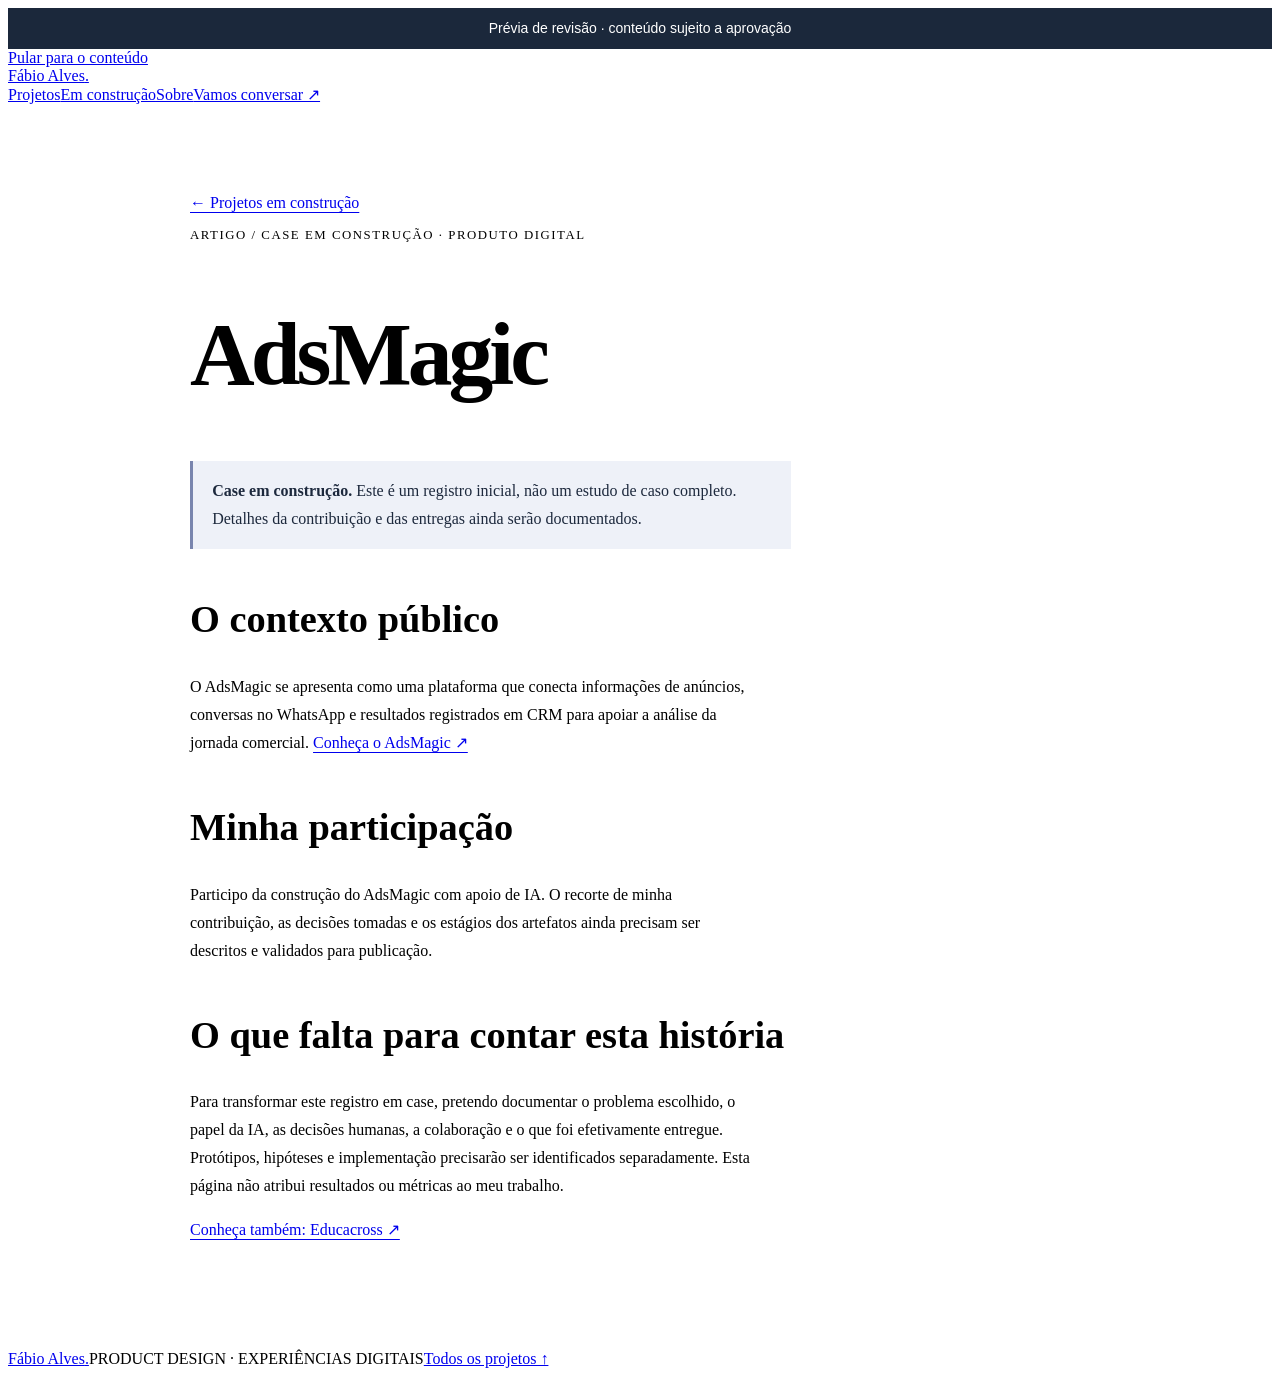
==== adsmagic.html @ bc8497fc "Add draft portfolio case articles Co-authored-by: OpenBot <335604065+openbotgit[bot]@users.noreply.g" ====
<!doctype html>
<html lang="pt-BR"><head><meta charset="utf-8"><meta name="viewport" content="width=device-width,initial-scale=1"><meta name="robots" content="noindex,nofollow"><meta name="description" content="AdsMagic: apresentação inicial de um case de produto em construção."><title>AdsMagic — Fábio Alves</title><link rel="stylesheet" href="https://fabioaap.vercel.app/style.css?v=20261117-menu-fixo3"><link rel="stylesheet" href="https://fabioaap.vercel.app/typography.css?v=2"><link rel="stylesheet" href="https://fabioaap.vercel.app/editorial.css?v=1"><link rel="stylesheet" href="https://fabioaap.vercel.app/colors.css?v=7"><style>.article-main{max-width:900px;margin:0 auto;padding:clamp(3rem,7vw,7rem) 24px}.article-main h1{font-size:clamp(3rem,7vw,6rem);line-height:1.05;letter-spacing:-.045em}.article-main h2{font-size:clamp(1.6rem,3vw,2.5rem);margin-top:3rem}.article-main p{max-width:70ch;line-height:1.75}.article-label{font-size:.8rem;letter-spacing:.12em;text-transform:uppercase}.article-status{padding:1rem 1.2rem;border-left:3px solid #7985ae;background:#eef1f8;color:#1d293d}.article-main a{text-underline-offset:4px}</style></head>
<body><div role="note" style="background:#1b283b;color:#fff;padding:10px 16px;text-align:center;font:14px/1.5 sans-serif">Prévia de revisão · conteúdo sujeito a aprovação</div><a class="skip" href="#conteudo">Pular para o conteúdo</a><header class="header"><div class="wrap nav"><a class="brand" href="index.html">Fábio Alves<span>.</span></a><nav aria-label="Navegação principal"><a href="index.html#projetos">Projetos</a><a href="index.html#em-construcao">Em construção</a><a href="sobre.html">Sobre</a><a href="index.html#contato">Vamos conversar ↗</a></nav></div></header>
<main id="conteudo" class="article-main"><a href="index.html#em-construcao">← Projetos em construção</a><p class="article-label">Artigo / Case em construção · Produto digital</p><h1>AdsMagic</h1><p class="article-status"><strong>Case em construção.</strong> Este é um registro inicial, não um estudo de caso completo. Detalhes da contribuição e das entregas ainda serão documentados.</p><h2>O contexto público</h2><p>O AdsMagic se apresenta como uma plataforma que conecta informações de anúncios, conversas no WhatsApp e resultados registrados em CRM para apoiar a análise da jornada comercial. <a href="https://adsmagic.com.br/">Conheça o AdsMagic ↗</a></p><h2>Minha participação</h2><p>Participo da construção do AdsMagic com apoio de IA. O recorte de minha contribuição, as decisões tomadas e os estágios dos artefatos ainda precisam ser descritos e validados para publicação.</p><h2>O que falta para contar esta história</h2><p>Para transformar este registro em case, pretendo documentar o problema escolhido, o papel da IA, as decisões humanas, a colaboração e o que foi efetivamente entregue. Protótipos, hipóteses e implementação precisarão ser identificados separadamente. Esta página não atribui resultados ou métricas ao meu trabalho.</p><p><a href="educacross.html">Conheça também: Educacross ↗</a></p></main><footer><div class="wrap footer-inner"><a class="brand" href="index.html">Fábio Alves<span>.</span></a><span>PRODUCT DESIGN · EXPERIÊNCIAS DIGITAIS</span><a href="index.html#projetos">Todos os projetos ↑</a></div></footer></body></html>
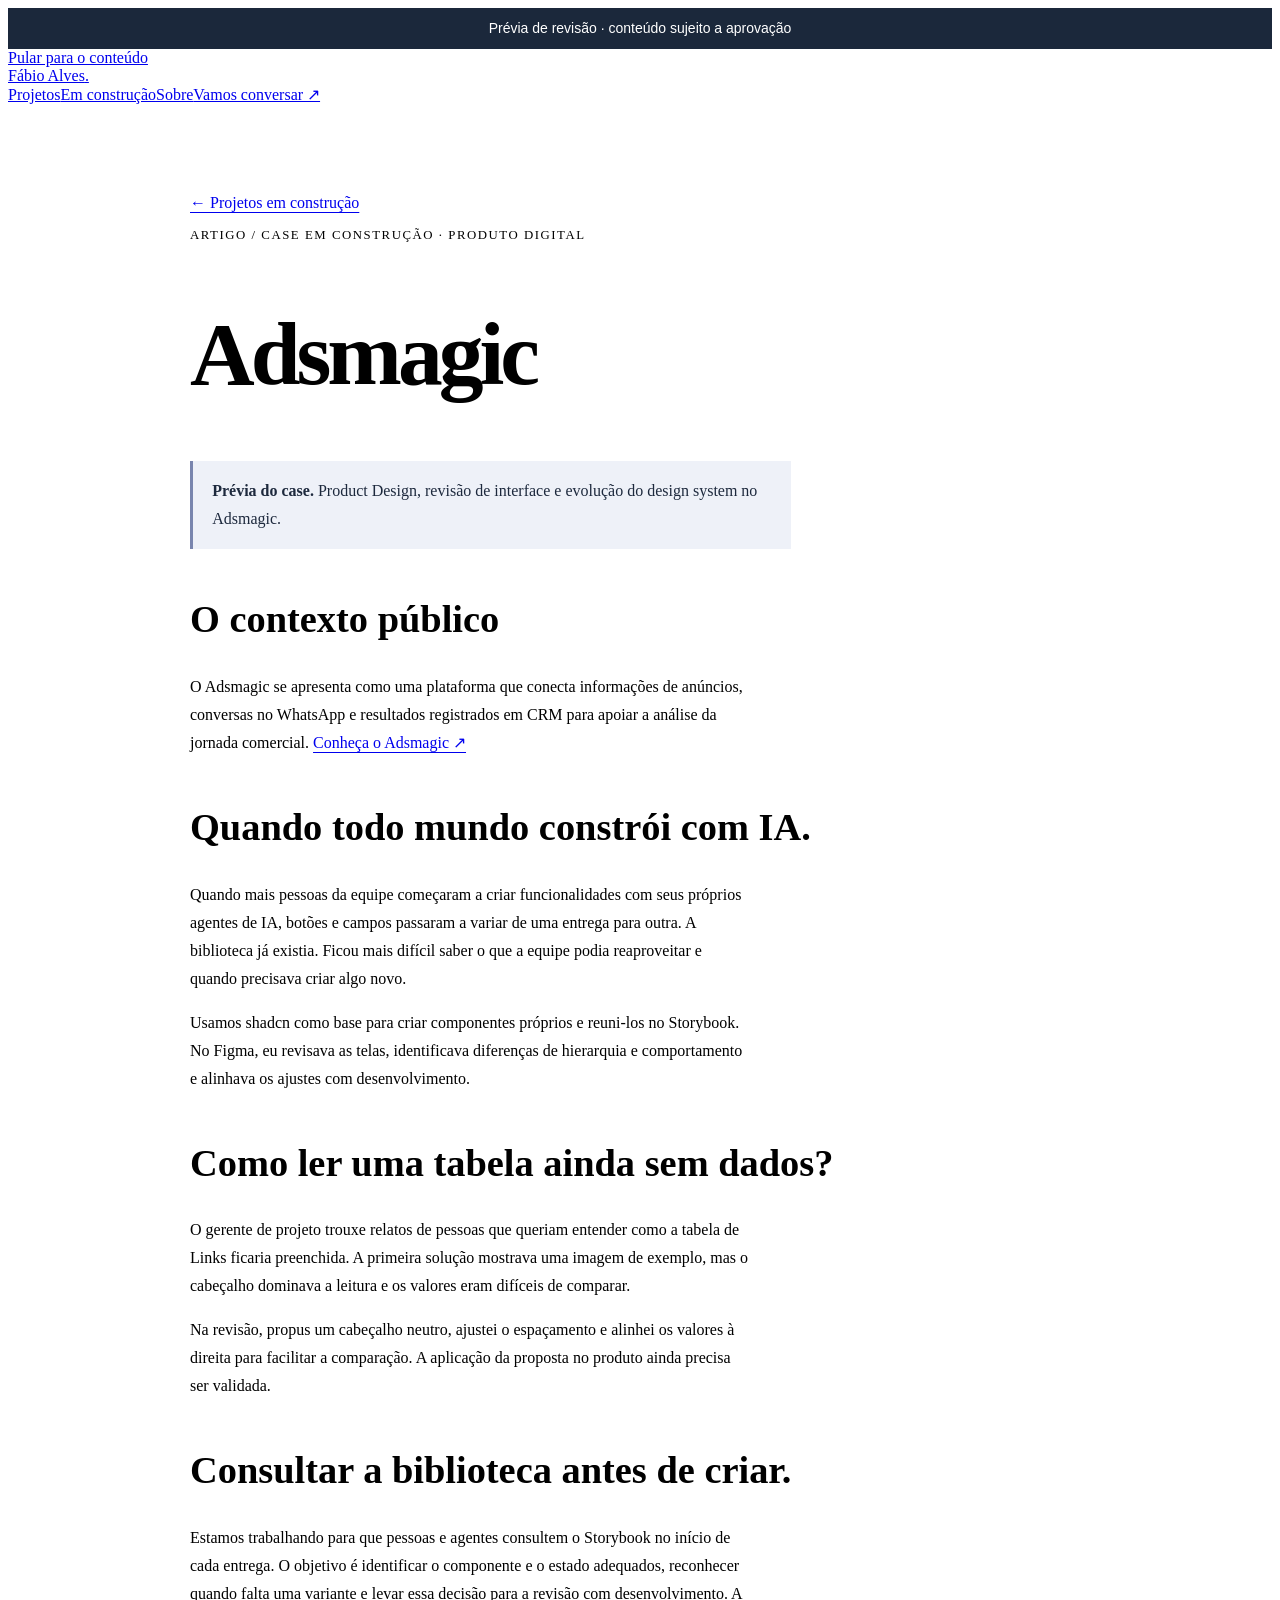
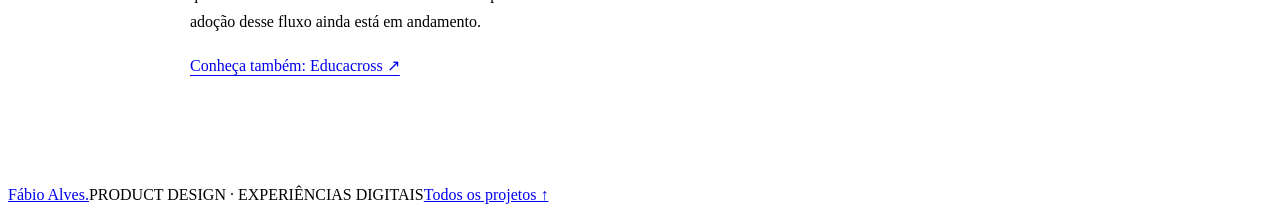
==== commit 71621152: "Update Adsmagic design process article" ====
--- a/adsmagic.html
+++ b/adsmagic.html
@@ -1,4 +1,6 @@
 <!doctype html>
-<html lang="pt-BR"><head><meta charset="utf-8"><meta name="viewport" content="width=device-width,initial-scale=1"><meta name="robots" content="noindex,nofollow"><meta name="description" content="AdsMagic: apresentação inicial de um case de produto em construção."><title>AdsMagic — Fábio Alves</title><link rel="stylesheet" href="https://fabioaap.vercel.app/style.css?v=20261117-menu-fixo3"><link rel="stylesheet" href="https://fabioaap.vercel.app/typography.css?v=2"><link rel="stylesheet" href="https://fabioaap.vercel.app/editorial.css?v=1"><link rel="stylesheet" href="https://fabioaap.vercel.app/colors.css?v=7"><style>.article-main{max-width:900px;margin:0 auto;padding:clamp(3rem,7vw,7rem) 24px}.article-main h1{font-size:clamp(3rem,7vw,6rem);line-height:1.05;letter-spacing:-.045em}.article-main h2{font-size:clamp(1.6rem,3vw,2.5rem);margin-top:3rem}.article-main p{max-width:70ch;line-height:1.75}.article-label{font-size:.8rem;letter-spacing:.12em;text-transform:uppercase}.article-status{padding:1rem 1.2rem;border-left:3px solid #7985ae;background:#eef1f8;color:#1d293d}.article-main a{text-underline-offset:4px}</style></head>
+<html lang="pt-BR"><head><meta charset="utf-8"><meta name="viewport" content="width=device-width,initial-scale=1"><meta name="robots" content="noindex,nofollow"><meta name="description" content="Adsmagic: como a equipe revisa interfaces e evolui o design system ao construir com IA."><title>Adsmagic — Fábio Alves</title><link rel="stylesheet" href="https://fabioaap.vercel.app/style.css?v=20261117-menu-fixo3"><link rel="stylesheet" href="https://fabioaap.vercel.app/typography.css?v=2"><link rel="stylesheet" href="https://fabioaap.vercel.app/editorial.css?v=1"><link rel="stylesheet" href="https://fabioaap.vercel.app/colors.css?v=7"><style>.article-main{max-width:900px;margin:0 auto;padding:clamp(3rem,7vw,7rem) 24px}.article-main h1{font-size:clamp(3rem,7vw,6rem);line-height:1.05;letter-spacing:-.045em}.article-main h2{font-size:clamp(1.6rem,3vw,2.5rem);margin-top:3rem}.article-main p{max-width:70ch;line-height:1.75}.article-label{font-size:.8rem;letter-spacing:.12em;text-transform:uppercase}.article-status{padding:1rem 1.2rem;border-left:3px solid #7985ae;background:#eef1f8;color:#1d293d}.article-main a{text-underline-offset:4px}.article-main section[id]{scroll-margin-top:7rem}</style></head>
 <body><div role="note" style="background:#1b283b;color:#fff;padding:10px 16px;text-align:center;font:14px/1.5 sans-serif">Prévia de revisão · conteúdo sujeito a aprovação</div><a class="skip" href="#conteudo">Pular para o conteúdo</a><header class="header"><div class="wrap nav"><a class="brand" href="index.html">Fábio Alves<span>.</span></a><nav aria-label="Navegação principal"><a href="index.html#projetos">Projetos</a><a href="index.html#em-construcao">Em construção</a><a href="sobre.html">Sobre</a><a href="index.html#contato">Vamos conversar ↗</a></nav></div></header>
-<main id="conteudo" class="article-main"><a href="index.html#em-construcao">← Projetos em construção</a><p class="article-label">Artigo / Case em construção · Produto digital</p><h1>AdsMagic</h1><p class="article-status"><strong>Case em construção.</strong> Este é um registro inicial, não um estudo de caso completo. Detalhes da contribuição e das entregas ainda serão documentados.</p><h2>O contexto público</h2><p>O AdsMagic se apresenta como uma plataforma que conecta informações de anúncios, conversas no WhatsApp e resultados registrados em CRM para apoiar a análise da jornada comercial. <a href="https://adsmagic.com.br/">Conheça o AdsMagic ↗</a></p><h2>Minha participação</h2><p>Participo da construção do AdsMagic com apoio de IA. O recorte de minha contribuição, as decisões tomadas e os estágios dos artefatos ainda precisam ser descritos e validados para publicação.</p><h2>O que falta para contar esta história</h2><p>Para transformar este registro em case, pretendo documentar o problema escolhido, o papel da IA, as decisões humanas, a colaboração e o que foi efetivamente entregue. Protótipos, hipóteses e implementação precisarão ser identificados separadamente. Esta página não atribui resultados ou métricas ao meu trabalho.</p><p><a href="educacross.html">Conheça também: Educacross ↗</a></p></main><footer><div class="wrap footer-inner"><a class="brand" href="index.html">Fábio Alves<span>.</span></a><span>PRODUCT DESIGN · EXPERIÊNCIAS DIGITAIS</span><a href="index.html#projetos">Todos os projetos ↑</a></div></footer></body></html>
+<main id="conteudo" class="article-main"><a href="index.html#em-construcao">← Projetos em construção</a><p class="article-label">Artigo / Case em construção · Produto digital</p><h1>Adsmagic</h1><p class="article-status"><strong>Prévia do case.</strong> Product Design, revisão de interface e evolução do design system no Adsmagic.</p><h2>O contexto público</h2><p>O Adsmagic se apresenta como uma plataforma que conecta informações de anúncios, conversas no WhatsApp e resultados registrados em CRM para apoiar a análise da jornada comercial. <a href="https://adsmagic.com.br/">Conheça o Adsmagic ↗</a></p><section id="design-system"><h2>Quando todo mundo constrói com IA.</h2><p class="large-copy">Quando mais pessoas da equipe começaram a criar funcionalidades com seus próprios agentes de IA, botões e campos passaram a variar de uma entrega para outra. A biblioteca já existia. Ficou mais difícil saber o que a equipe podia reaproveitar e quando precisava criar algo novo.</p><p>Usamos shadcn como base para criar componentes próprios e reuni-los no Storybook. No Figma, eu revisava as telas, identificava diferenças de hierarquia e comportamento e alinhava os ajustes com desenvolvimento.</p></section><section id="refinamento-da-tabela"><h2>Como ler uma tabela ainda sem dados?</h2>
+      <p>O gerente de projeto trouxe relatos de pessoas que queriam entender como a tabela de Links ficaria preenchida. A primeira solução mostrava uma imagem de exemplo, mas o cabeçalho dominava a leitura e os valores eram difíceis de comparar.</p>
+      <p>Na revisão, propus um cabeçalho neutro, ajustei o espaçamento e alinhei os valores à direita para facilitar a comparação. A aplicação da proposta no produto ainda precisa ser validada.</p></section><section id="governanca"><h2>Consultar a biblioteca antes de criar.</h2><p>Estamos trabalhando para que pessoas e agentes consultem o Storybook no início de cada entrega. O objetivo é identificar o componente e o estado adequados, reconhecer quando falta uma variante e levar essa decisão para a revisão com desenvolvimento. A adoção desse fluxo ainda está em andamento.</p></section><p><a href="educacross.html">Conheça também: Educacross ↗</a></p></main><footer><div class="wrap footer-inner"><a class="brand" href="index.html">Fábio Alves<span>.</span></a><span>PRODUCT DESIGN · EXPERIÊNCIAS DIGITAIS</span><a href="index.html#projetos">Todos os projetos ↑</a></div></footer></body></html>
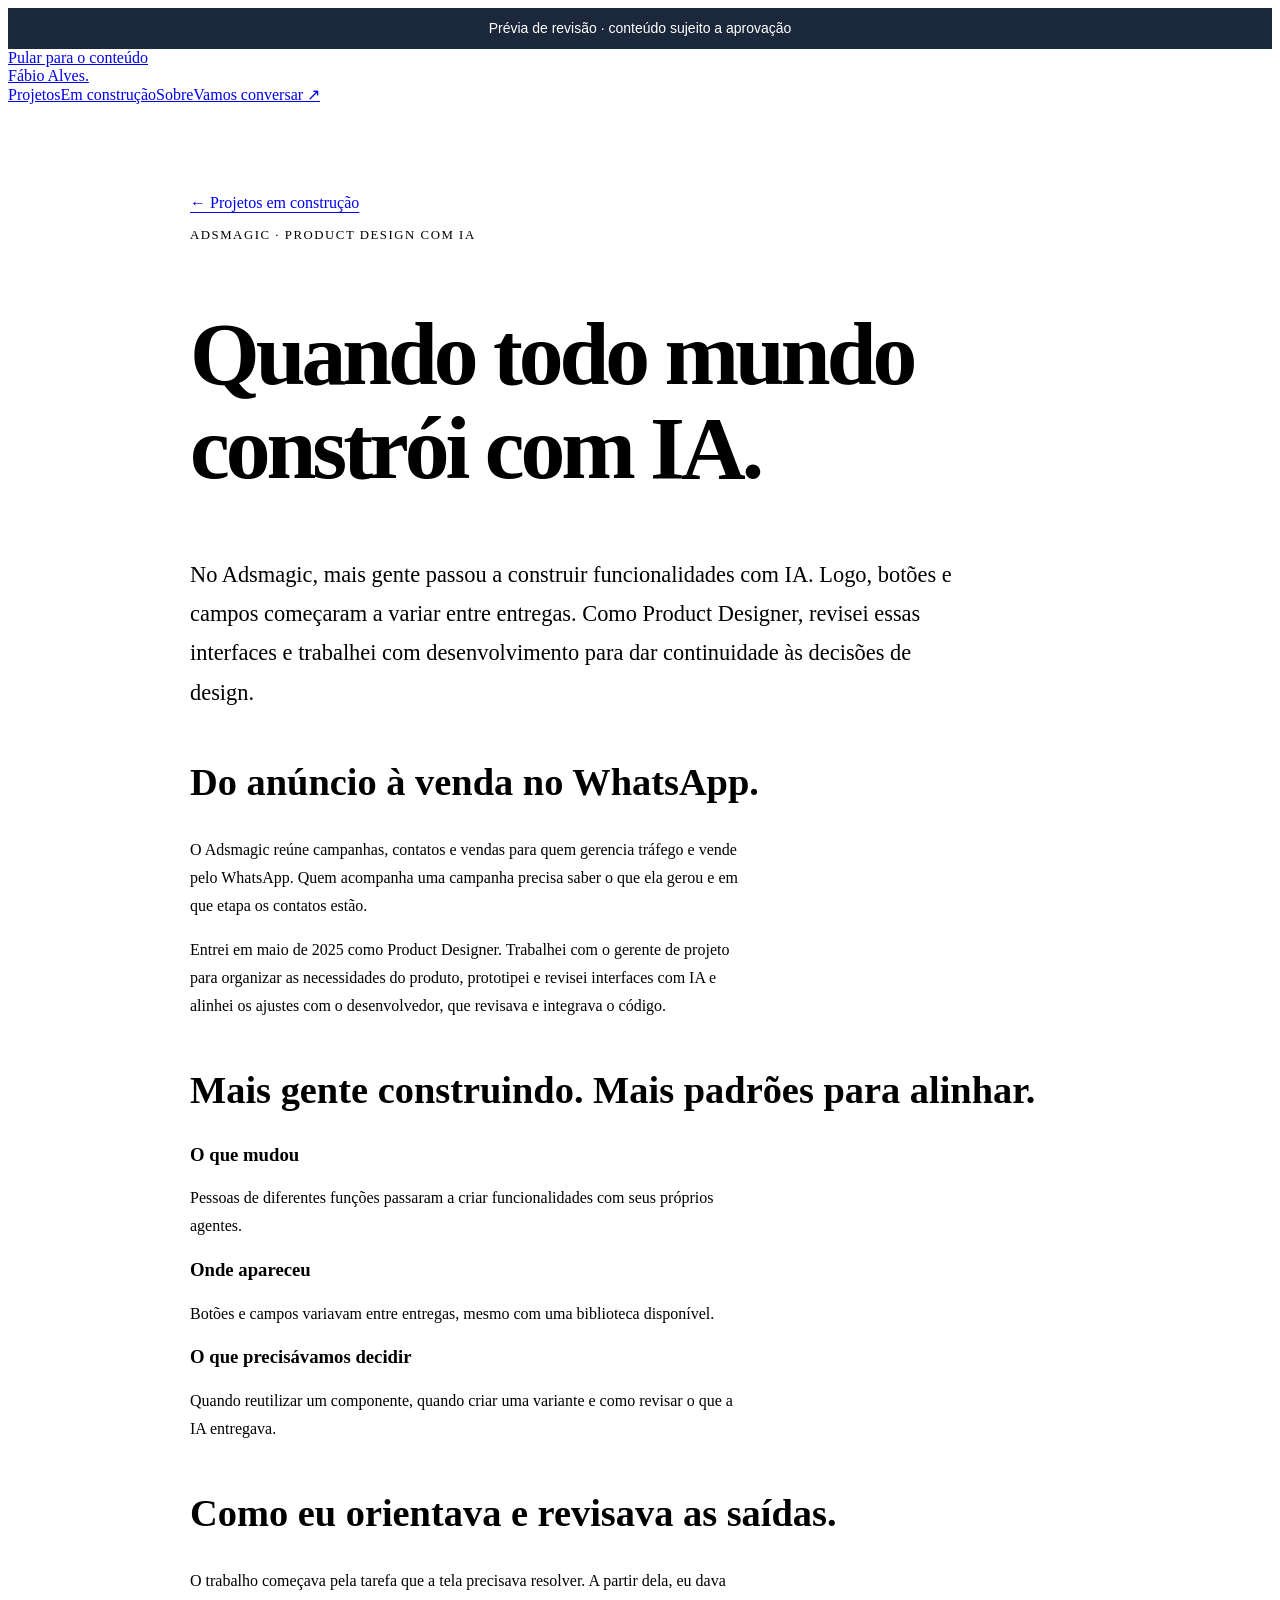
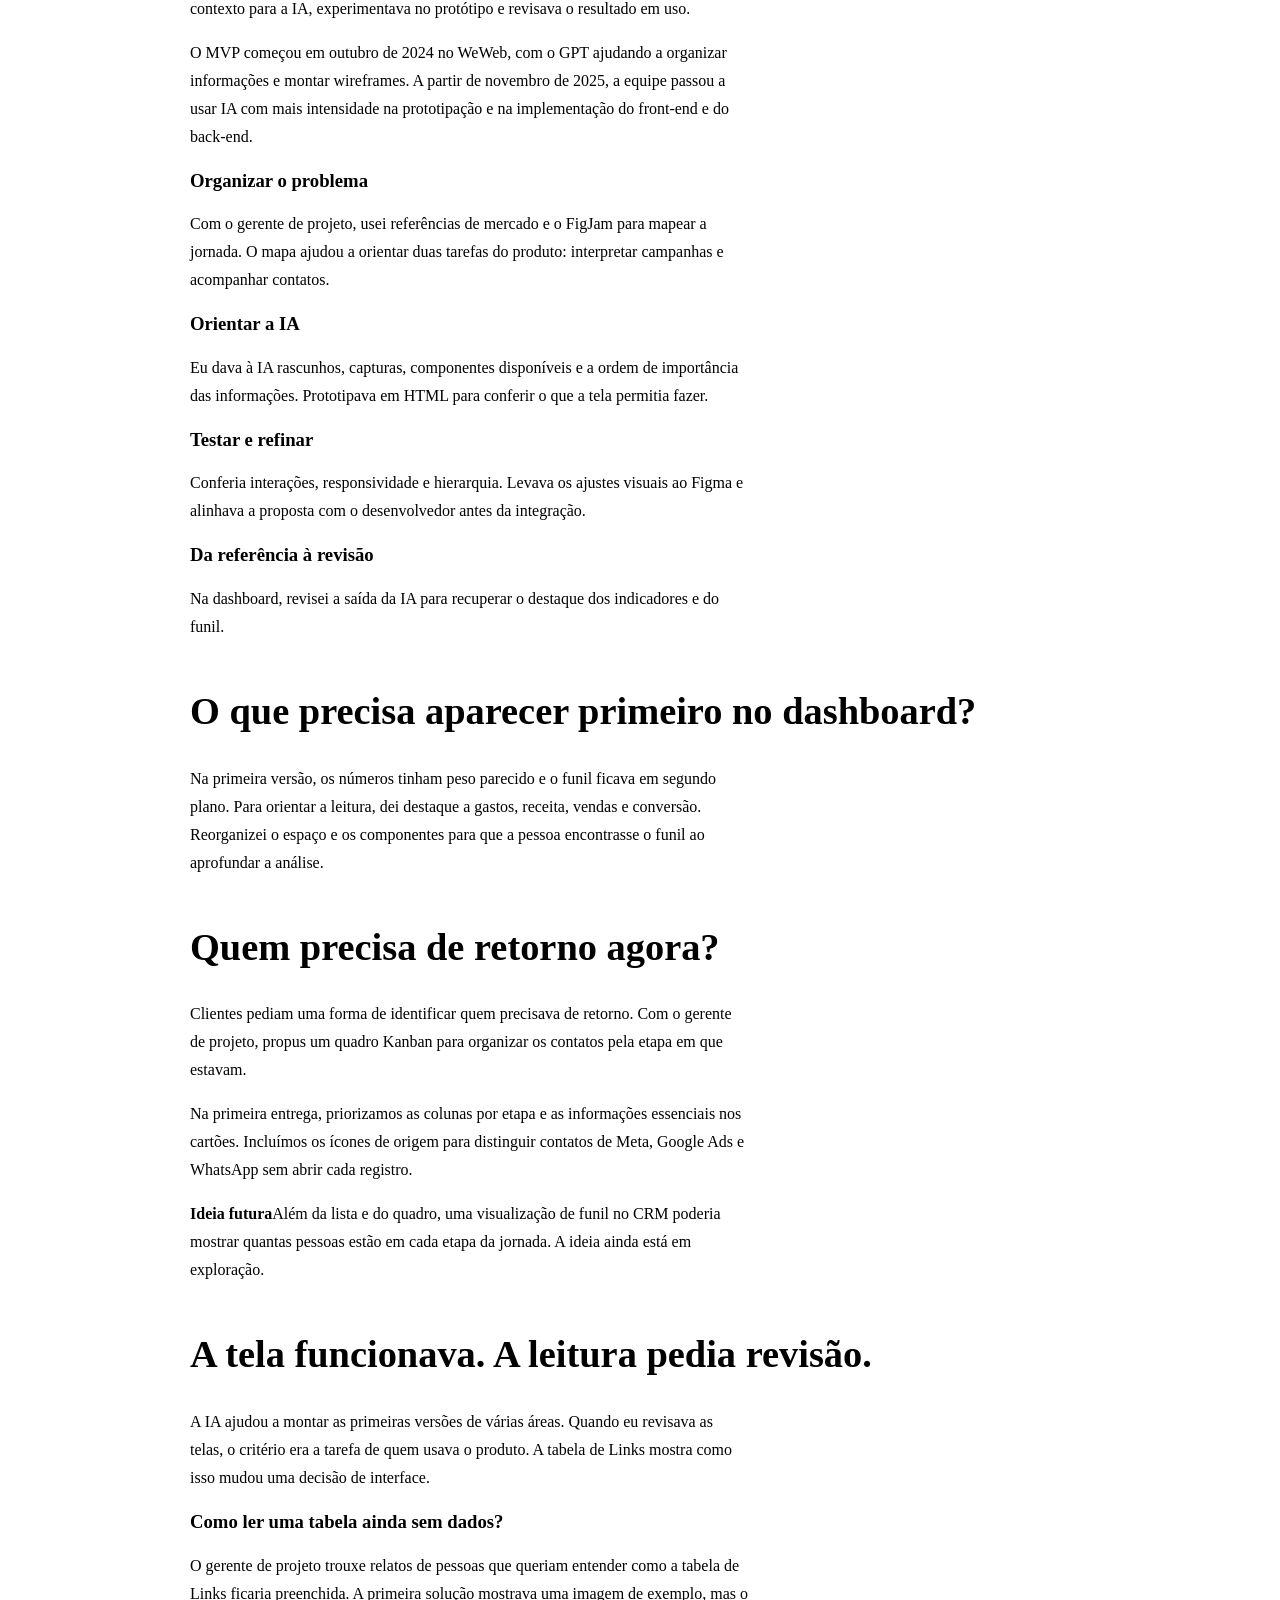
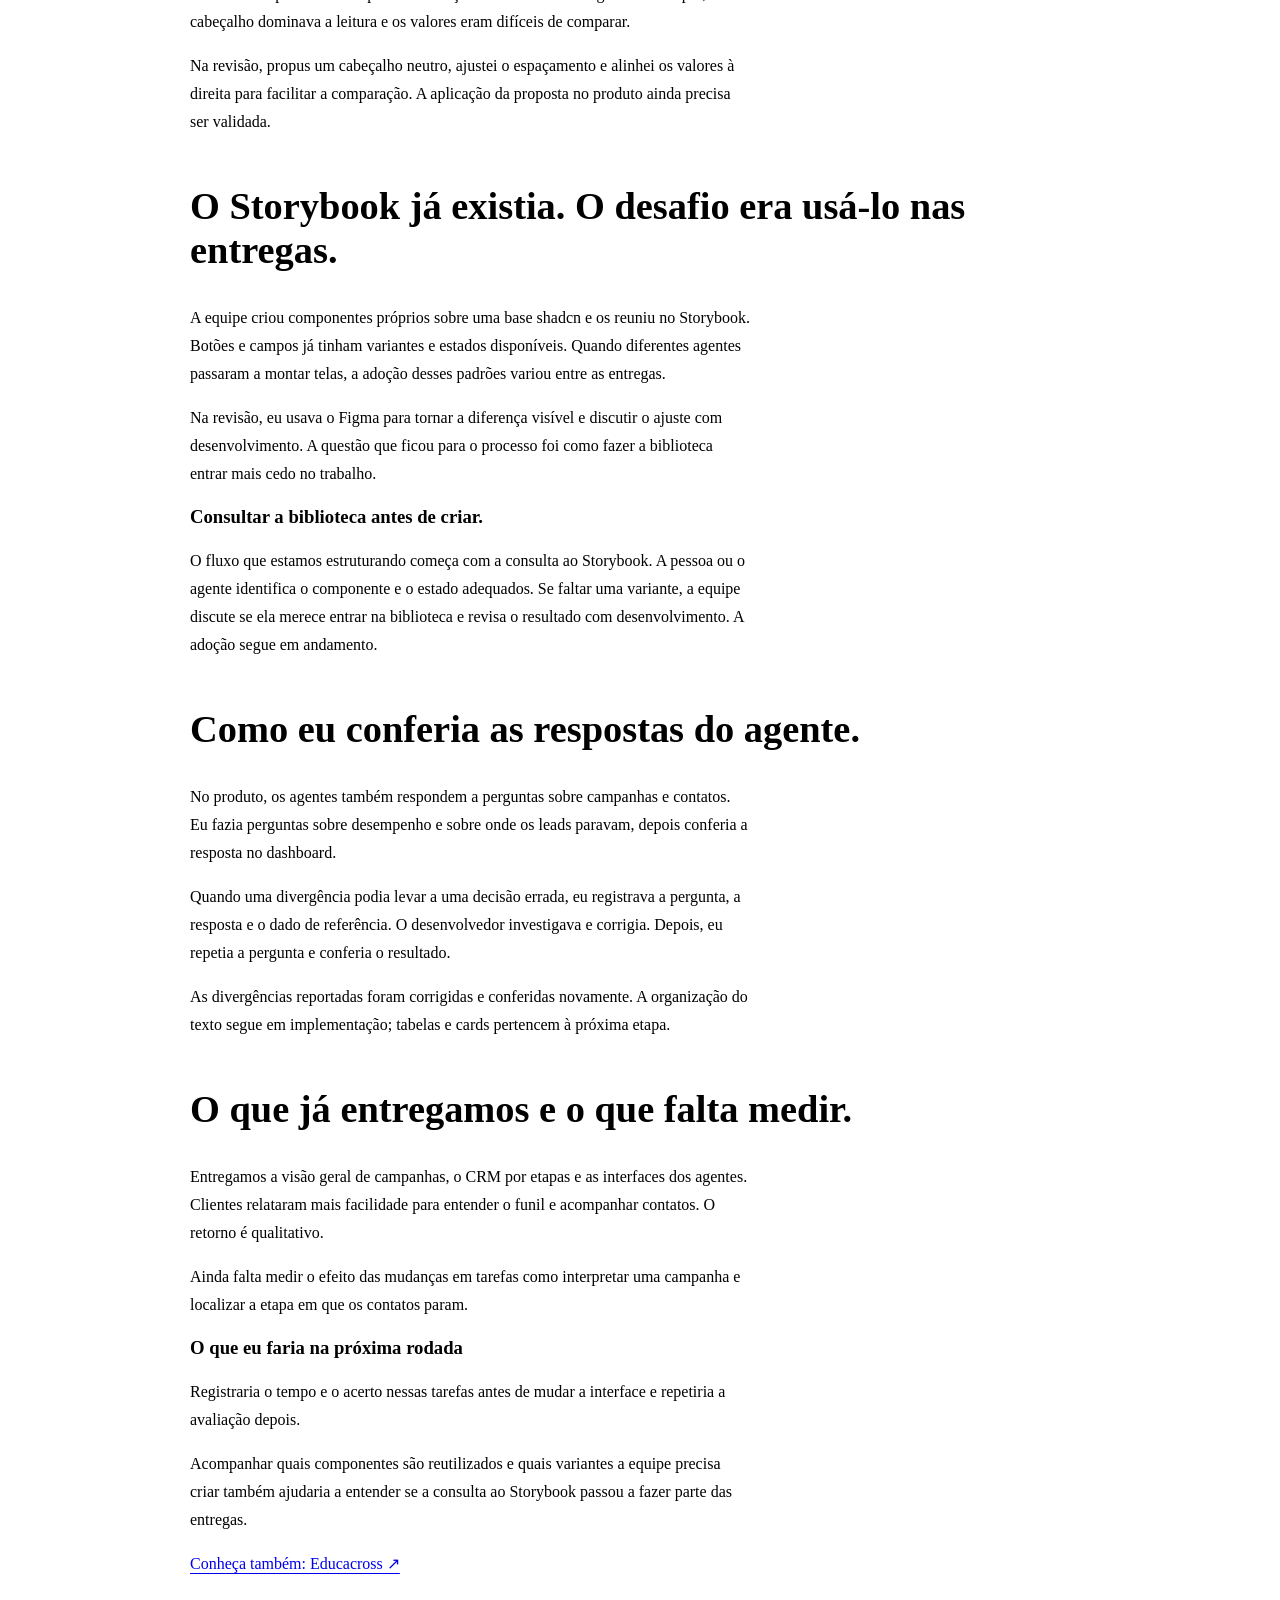
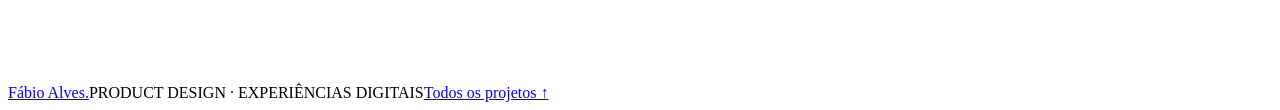
==== commit 12575712: "Rewrite Adsmagic case as a product design narrative" ====
--- a/adsmagic.html
+++ b/adsmagic.html
@@ -1,6 +1,74 @@
 <!doctype html>
-<html lang="pt-BR"><head><meta charset="utf-8"><meta name="viewport" content="width=device-width,initial-scale=1"><meta name="robots" content="noindex,nofollow"><meta name="description" content="Adsmagic: como a equipe revisa interfaces e evolui o design system ao construir com IA."><title>Adsmagic — Fábio Alves</title><link rel="stylesheet" href="https://fabioaap.vercel.app/style.css?v=20261117-menu-fixo3"><link rel="stylesheet" href="https://fabioaap.vercel.app/typography.css?v=2"><link rel="stylesheet" href="https://fabioaap.vercel.app/editorial.css?v=1"><link rel="stylesheet" href="https://fabioaap.vercel.app/colors.css?v=7"><style>.article-main{max-width:900px;margin:0 auto;padding:clamp(3rem,7vw,7rem) 24px}.article-main h1{font-size:clamp(3rem,7vw,6rem);line-height:1.05;letter-spacing:-.045em}.article-main h2{font-size:clamp(1.6rem,3vw,2.5rem);margin-top:3rem}.article-main p{max-width:70ch;line-height:1.75}.article-label{font-size:.8rem;letter-spacing:.12em;text-transform:uppercase}.article-status{padding:1rem 1.2rem;border-left:3px solid #7985ae;background:#eef1f8;color:#1d293d}.article-main a{text-underline-offset:4px}.article-main section[id]{scroll-margin-top:7rem}</style></head>
+<html lang="pt-BR"><head><meta charset="utf-8"><meta name="viewport" content="width=device-width,initial-scale=1"><meta name="robots" content="noindex,nofollow"><meta name="description" content="Adsmagic: como a equipe revisa interfaces e evolui o design system ao construir com IA."><title>Adsmagic — Fábio Alves</title><link rel="stylesheet" href="https://fabioaap.vercel.app/style.css?v=20261117-menu-fixo3"><link rel="stylesheet" href="https://fabioaap.vercel.app/typography.css?v=2"><link rel="stylesheet" href="https://fabioaap.vercel.app/editorial.css?v=1"><link rel="stylesheet" href="https://fabioaap.vercel.app/colors.css?v=7"><style>.article-main{max-width:900px;margin:0 auto;padding:clamp(3rem,7vw,7rem) 24px}.article-main h1{font-size:clamp(3rem,7vw,6rem);line-height:1.05;letter-spacing:-.045em}.article-main .article-intro{font-size:clamp(1.15rem,2vw,1.4rem)}.article-main h2{font-size:clamp(1.6rem,3vw,2.5rem);margin-top:3rem}.article-main p{max-width:70ch;line-height:1.75}.article-label{font-size:.8rem;letter-spacing:.12em;text-transform:uppercase}.article-status{padding:1rem 1.2rem;border-left:3px solid #7985ae;background:#eef1f8;color:#1d293d}.article-main a{text-underline-offset:4px}.article-main section[id]{scroll-margin-top:7rem}</style></head>
 <body><div role="note" style="background:#1b283b;color:#fff;padding:10px 16px;text-align:center;font:14px/1.5 sans-serif">Prévia de revisão · conteúdo sujeito a aprovação</div><a class="skip" href="#conteudo">Pular para o conteúdo</a><header class="header"><div class="wrap nav"><a class="brand" href="index.html">Fábio Alves<span>.</span></a><nav aria-label="Navegação principal"><a href="index.html#projetos">Projetos</a><a href="index.html#em-construcao">Em construção</a><a href="sobre.html">Sobre</a><a href="index.html#contato">Vamos conversar ↗</a></nav></div></header>
-<main id="conteudo" class="article-main"><a href="index.html#em-construcao">← Projetos em construção</a><p class="article-label">Artigo / Case em construção · Produto digital</p><h1>Adsmagic</h1><p class="article-status"><strong>Prévia do case.</strong> Product Design, revisão de interface e evolução do design system no Adsmagic.</p><h2>O contexto público</h2><p>O Adsmagic se apresenta como uma plataforma que conecta informações de anúncios, conversas no WhatsApp e resultados registrados em CRM para apoiar a análise da jornada comercial. <a href="https://adsmagic.com.br/">Conheça o Adsmagic ↗</a></p><section id="design-system"><h2>Quando todo mundo constrói com IA.</h2><p class="large-copy">Quando mais pessoas da equipe começaram a criar funcionalidades com seus próprios agentes de IA, botões e campos passaram a variar de uma entrega para outra. A biblioteca já existia. Ficou mais difícil saber o que a equipe podia reaproveitar e quando precisava criar algo novo.</p><p>Usamos shadcn como base para criar componentes próprios e reuni-los no Storybook. No Figma, eu revisava as telas, identificava diferenças de hierarquia e comportamento e alinhava os ajustes com desenvolvimento.</p></section><section id="refinamento-da-tabela"><h2>Como ler uma tabela ainda sem dados?</h2>
-      <p>O gerente de projeto trouxe relatos de pessoas que queriam entender como a tabela de Links ficaria preenchida. A primeira solução mostrava uma imagem de exemplo, mas o cabeçalho dominava a leitura e os valores eram difíceis de comparar.</p>
-      <p>Na revisão, propus um cabeçalho neutro, ajustei o espaçamento e alinhei os valores à direita para facilitar a comparação. A aplicação da proposta no produto ainda precisa ser validada.</p></section><section id="governanca"><h2>Consultar a biblioteca antes de criar.</h2><p>Estamos trabalhando para que pessoas e agentes consultem o Storybook no início de cada entrega. O objetivo é identificar o componente e o estado adequados, reconhecer quando falta uma variante e levar essa decisão para a revisão com desenvolvimento. A adoção desse fluxo ainda está em andamento.</p></section><p><a href="educacross.html">Conheça também: Educacross ↗</a></p></main><footer><div class="wrap footer-inner"><a class="brand" href="index.html">Fábio Alves<span>.</span></a><span>PRODUCT DESIGN · EXPERIÊNCIAS DIGITAIS</span><a href="index.html#projetos">Todos os projetos ↑</a></div></footer></body></html>
+<main id="conteudo" class="article-main">
+<a href="index.html#em-construcao">← Projetos em construção</a>
+<p class="article-label">Adsmagic · Product Design com IA</p>
+<h1>Quando todo mundo constrói com IA.</h1>
+<p class="article-intro">No Adsmagic, mais gente passou a construir funcionalidades com IA. Logo, botões e campos começaram a variar entre entregas. Como Product Designer, revisei essas interfaces e trabalhei com desenvolvimento para dar continuidade às decisões de design.</p>
+<section id="visao-geral">
+<h2>Do anúncio à venda no WhatsApp.</h2>
+<p>O Adsmagic reúne campanhas, contatos e vendas para quem gerencia tráfego e vende pelo WhatsApp. Quem acompanha uma campanha precisa saber o que ela gerou e em que etapa os contatos estão.</p>
+<p>Entrei em maio de 2025 como Product Designer. Trabalhei com o gerente de projeto para organizar as necessidades do produto, prototipei e revisei interfaces com IA e alinhei os ajustes com o desenvolvedor, que revisava e integrava o código.</p>
+</section>
+<section id="desafio">
+<h2>Mais gente construindo. Mais padrões para alinhar.</h2>
+<h3>O que mudou</h3>
+<p>Pessoas de diferentes funções passaram a criar funcionalidades com seus próprios agentes.</p>
+<h3>Onde apareceu</h3>
+<p>Botões e campos variavam entre entregas, mesmo com uma biblioteca disponível.</p>
+<h3>O que precisávamos decidir</h3>
+<p>Quando reutilizar um componente, quando criar uma variante e como revisar o que a IA entregava.</p>
+</section>
+<section id="processo">
+<h2>Como eu orientava e revisava as saídas.</h2>
+<p>O trabalho começava pela tarefa que a tela precisava resolver. A partir dela, eu dava contexto para a IA, experimentava no protótipo e revisava o resultado em uso.</p>
+<p>O MVP começou em outubro de 2024 no WeWeb, com o GPT ajudando a organizar informações e montar wireframes. A partir de novembro de 2025, a equipe passou a usar IA com mais intensidade na prototipação e na implementação do front-end e do back-end.</p>
+<h3>Organizar o problema</h3>
+<p>Com o gerente de projeto, usei referências de mercado e o FigJam para mapear a jornada. O mapa ajudou a orientar duas tarefas do produto: interpretar campanhas e acompanhar contatos.</p>
+<h3>Orientar a IA</h3>
+<p>Eu dava à IA rascunhos, capturas, componentes disponíveis e a ordem de importância das informações. Prototipava em HTML para conferir o que a tela permitia fazer.</p>
+<h3>Testar e refinar</h3>
+<p>Conferia interações, responsividade e hierarquia. Levava os ajustes visuais ao Figma e alinhava a proposta com o desenvolvedor antes da integração.</p>
+<h3>Da referência à revisão</h3>
+<p>Na dashboard, revisei a saída da IA para recuperar o destaque dos indicadores e do funil.</p>
+</section>
+<section id="dashboard">
+<h2>O que precisa aparecer primeiro no dashboard?</h2>
+<p>Na primeira versão, os números tinham peso parecido e o funil ficava em segundo plano. Para orientar a leitura, dei destaque a gastos, receita, vendas e conversão. Reorganizei o espaço e os componentes para que a pessoa encontrasse o funil ao aprofundar a análise.</p>
+</section>
+<section id="crm">
+<h2>Quem precisa de retorno agora?</h2>
+<p>Clientes pediam uma forma de identificar quem precisava de retorno. Com o gerente de projeto, propus um quadro Kanban para organizar os contatos pela etapa em que estavam.</p>
+<p>Na primeira entrega, priorizamos as colunas por etapa e as informações essenciais nos cartões. Incluímos os ícones de origem para distinguir contatos de Meta, Google Ads e WhatsApp sem abrir cada registro.</p>
+<p><strong>Ideia futura</strong>Além da lista e do quadro, uma visualização de funil no CRM poderia mostrar quantas pessoas estão em cada etapa da jornada. A ideia ainda está em exploração.</p>
+</section>
+<section id="refinamento-da-tabela">
+<h2>A tela funcionava. A leitura pedia revisão.</h2>
+<p>A IA ajudou a montar as primeiras versões de várias áreas. Quando eu revisava as telas, o critério era a tarefa de quem usava o produto. A tabela de Links mostra como isso mudou uma decisão de interface.</p>
+<h3>Como ler uma tabela ainda sem dados?</h3>
+<p>O gerente de projeto trouxe relatos de pessoas que queriam entender como a tabela de Links ficaria preenchida. A primeira solução mostrava uma imagem de exemplo, mas o cabeçalho dominava a leitura e os valores eram difíceis de comparar.</p>
+<p>Na revisão, propus um cabeçalho neutro, ajustei o espaçamento e alinhei os valores à direita para facilitar a comparação. A aplicação da proposta no produto ainda precisa ser validada.</p>
+</section>
+<section id="design-system">
+<h2>O Storybook já existia. O desafio era usá-lo nas entregas.</h2>
+<p>A equipe criou componentes próprios sobre uma base shadcn e os reuniu no Storybook. Botões e campos já tinham variantes e estados disponíveis. Quando diferentes agentes passaram a montar telas, a adoção desses padrões variou entre as entregas.</p>
+<p>Na revisão, eu usava o Figma para tornar a diferença visível e discutir o ajuste com desenvolvimento. A questão que ficou para o processo foi como fazer a biblioteca entrar mais cedo no trabalho.</p>
+<h3 id="governanca">Consultar a biblioteca antes de criar.</h3>
+<p>O fluxo que estamos estruturando começa com a consulta ao Storybook. A pessoa ou o agente identifica o componente e o estado adequados. Se faltar uma variante, a equipe discute se ela merece entrar na biblioteca e revisa o resultado com desenvolvimento. A adoção segue em andamento.</p>
+</section>
+<section id="agentes">
+<h2>Como eu conferia as respostas do agente.</h2>
+<p>No produto, os agentes também respondem a perguntas sobre campanhas e contatos. Eu fazia perguntas sobre desempenho e sobre onde os leads paravam, depois conferia a resposta no dashboard.</p>
+<p>Quando uma divergência podia levar a uma decisão errada, eu registrava a pergunta, a resposta e o dado de referência. O desenvolvedor investigava e corrigia. Depois, eu repetia a pergunta e conferia o resultado.</p>
+<p>As divergências reportadas foram corrigidas e conferidas novamente. A organização do texto segue em implementação; tabelas e cards pertencem à próxima etapa.</p>
+</section>
+<section id="aprendizado">
+<h2>O que já entregamos e o que falta medir.</h2>
+<p>Entregamos a visão geral de campanhas, o CRM por etapas e as interfaces dos agentes. Clientes relataram mais facilidade para entender o funil e acompanhar contatos. O retorno é qualitativo.</p>
+<p>Ainda falta medir o efeito das mudanças em tarefas como interpretar uma campanha e localizar a etapa em que os contatos param.</p>
+<h3>O que eu faria na próxima rodada</h3>
+<p>Registraria o tempo e o acerto nessas tarefas antes de mudar a interface e repetiria a avaliação depois.</p>
+<p>Acompanhar quais componentes são reutilizados e quais variantes a equipe precisa criar também ajudaria a entender se a consulta ao Storybook passou a fazer parte das entregas.</p>
+</section>
+<p><a href="educacross.html">Conheça também: Educacross ↗</a></p></main><footer><div class="wrap footer-inner"><a class="brand" href="index.html">Fábio Alves<span>.</span></a><span>PRODUCT DESIGN · EXPERIÊNCIAS DIGITAIS</span><a href="index.html#projetos">Todos os projetos ↑</a></div></footer></body></html>
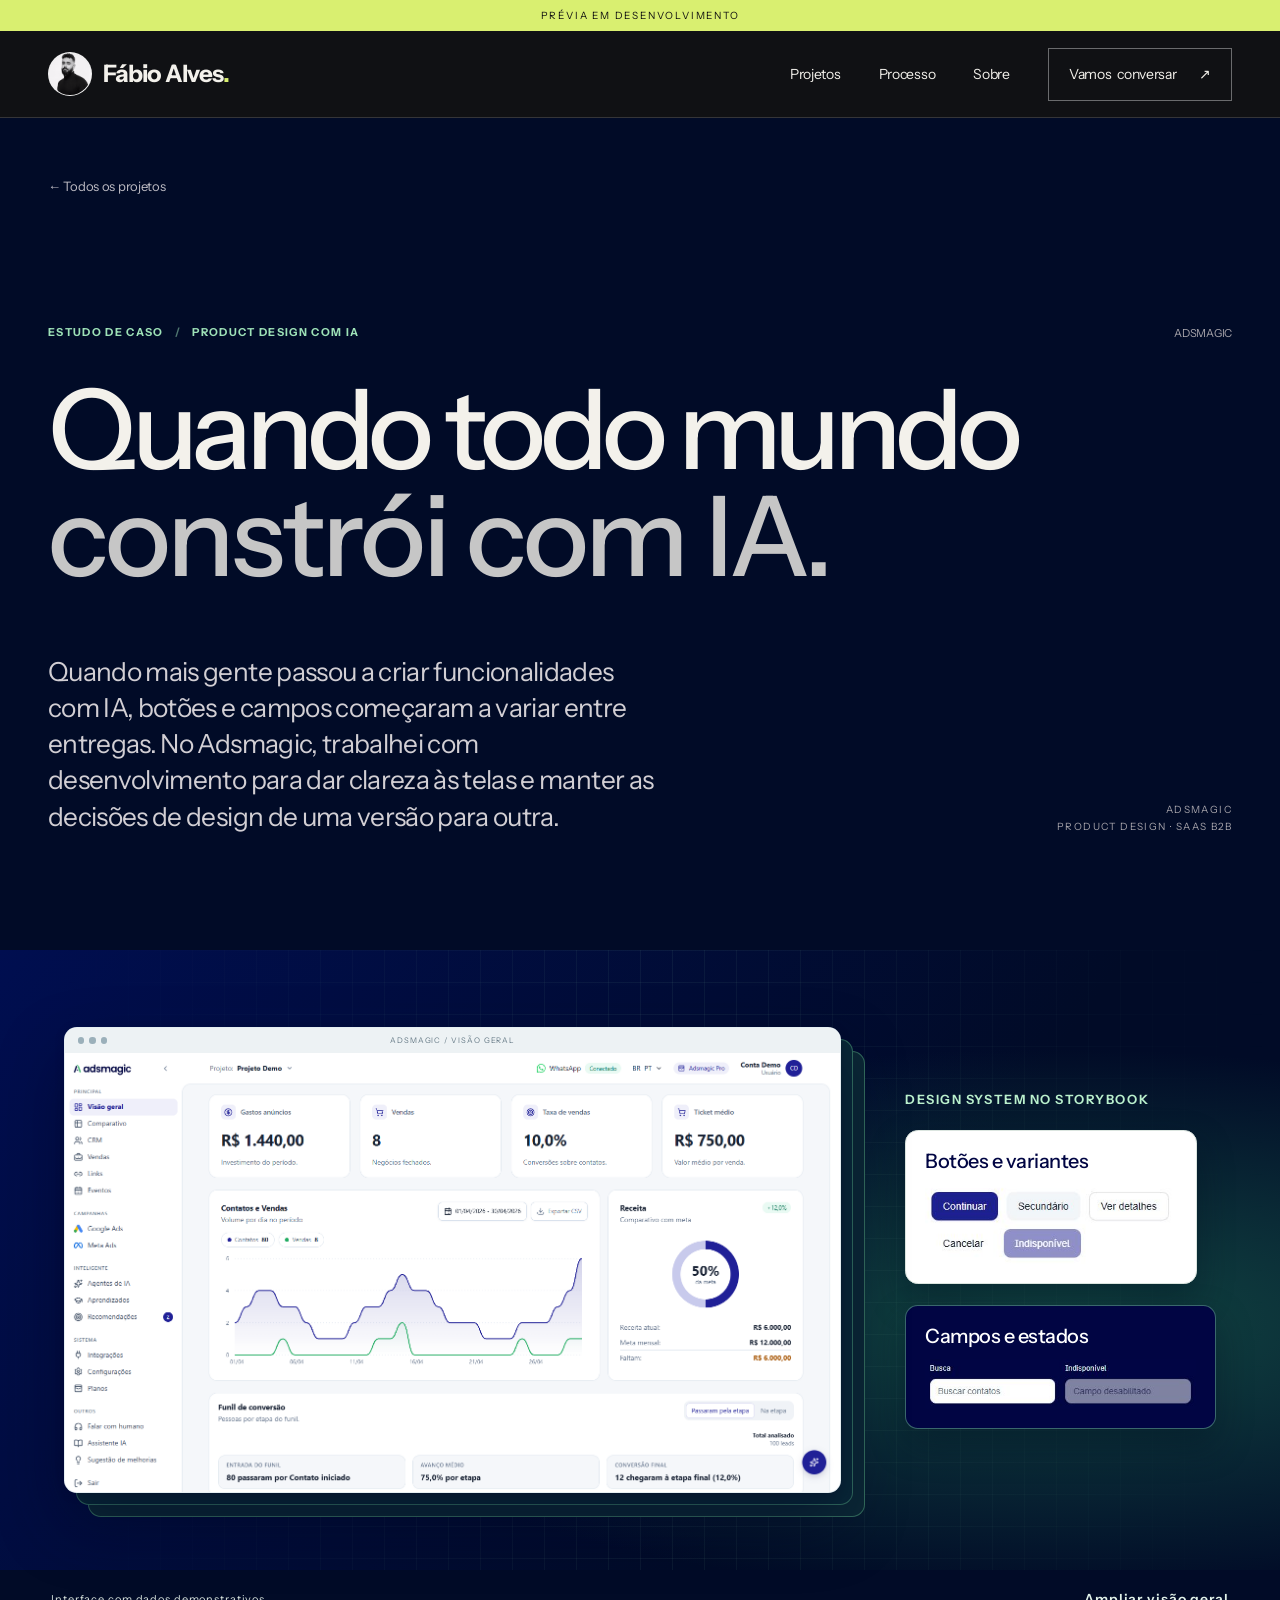
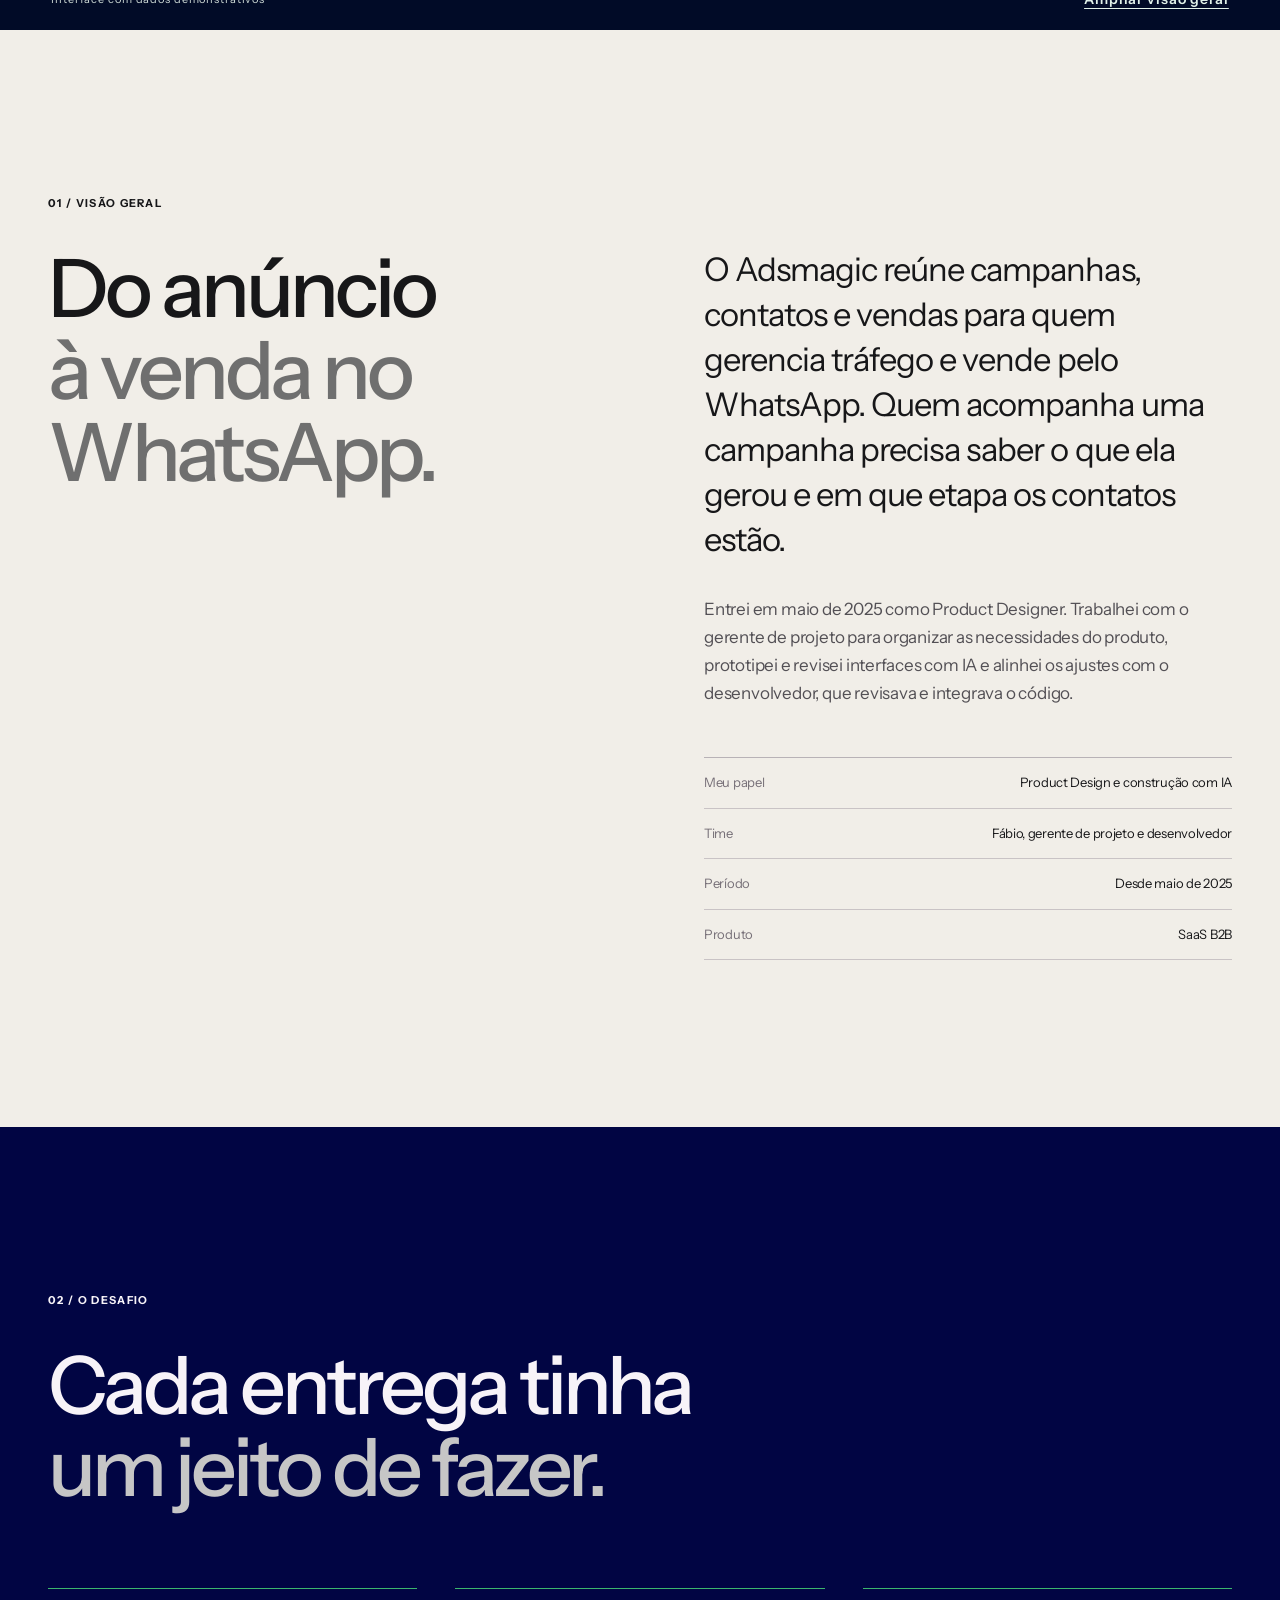
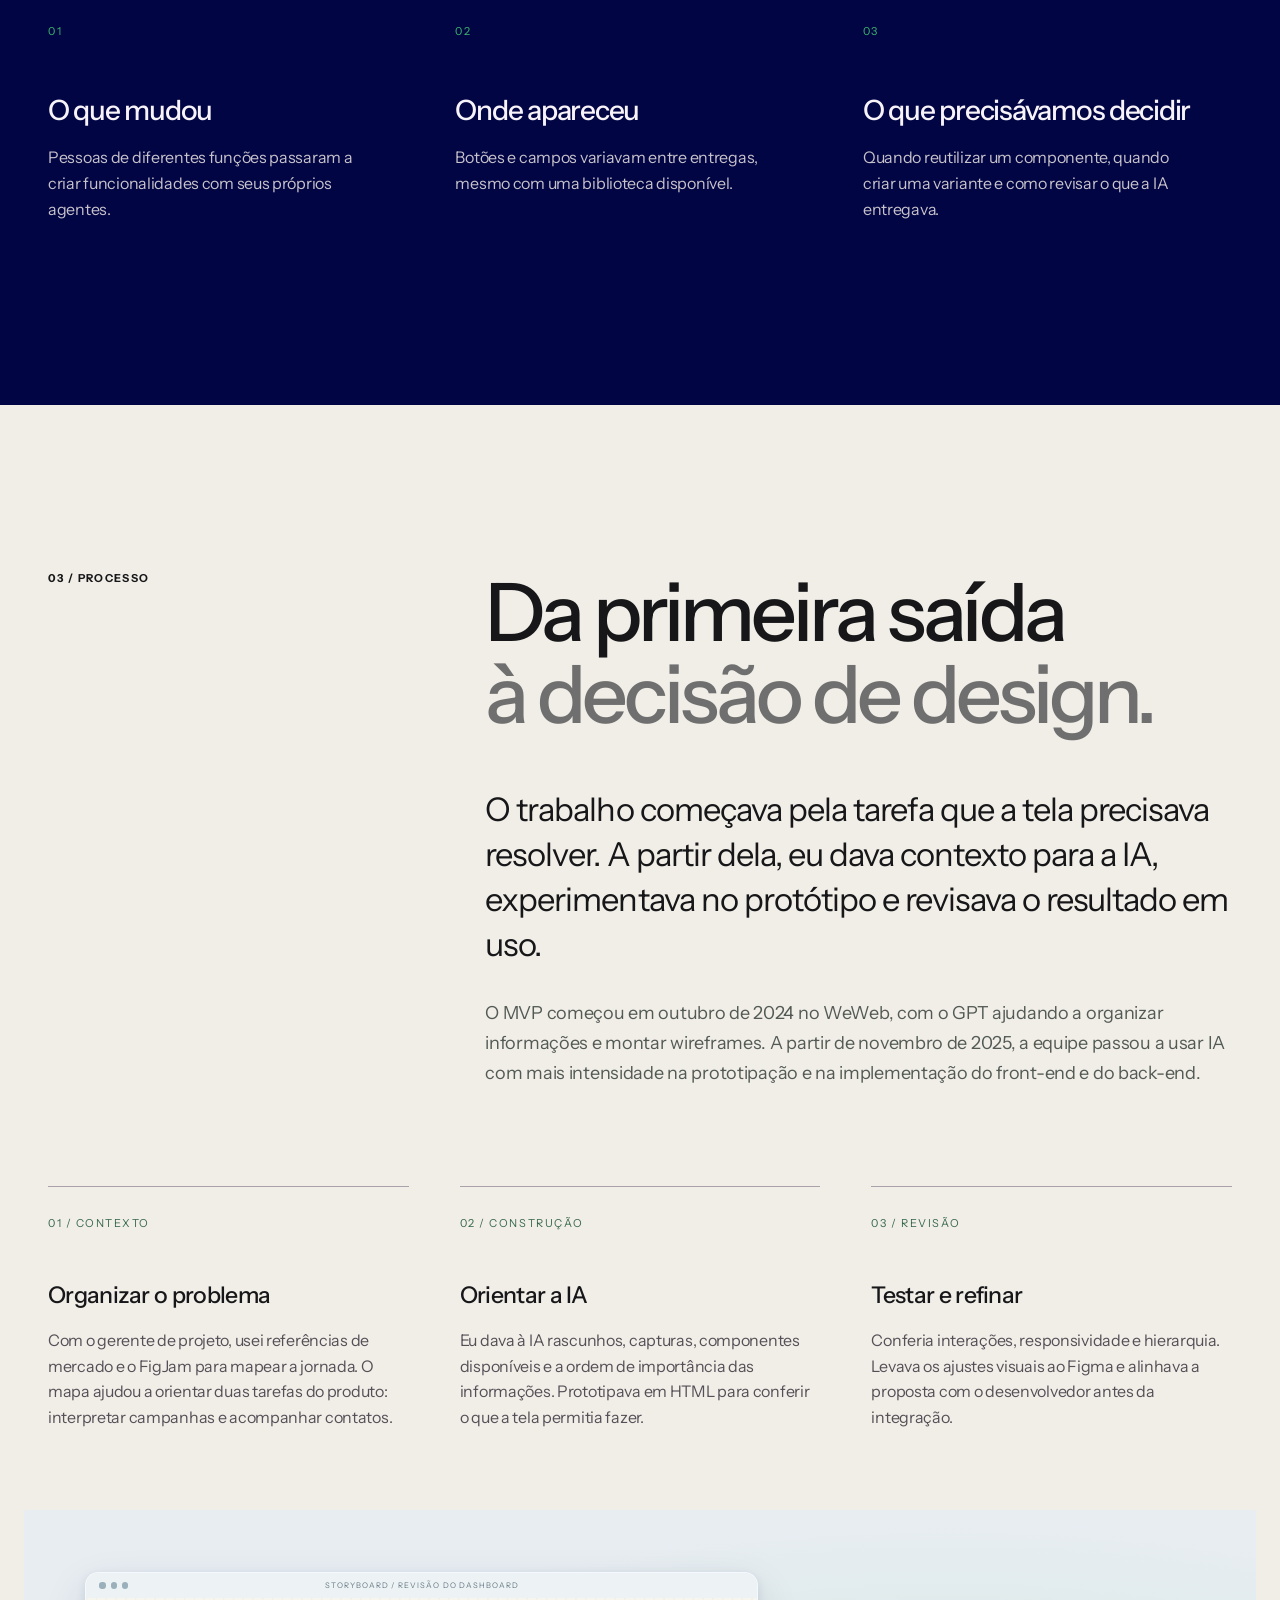
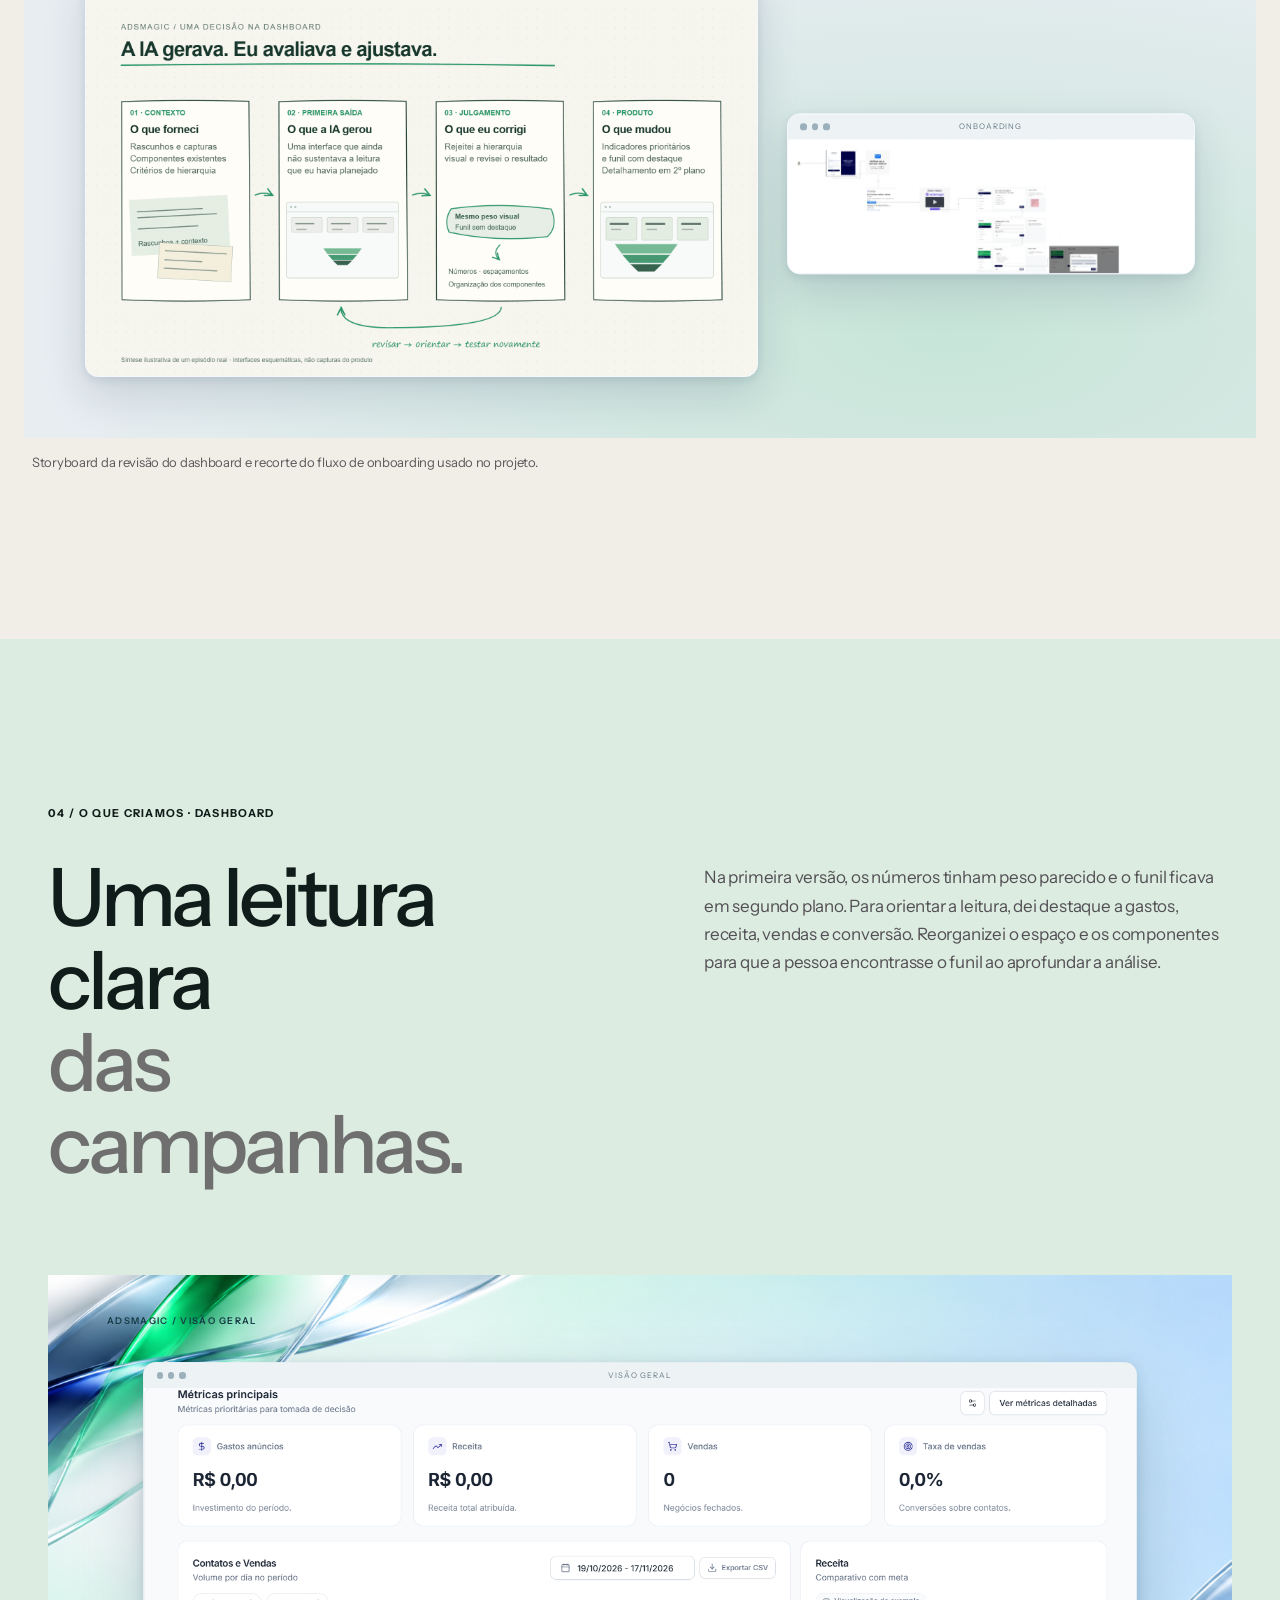
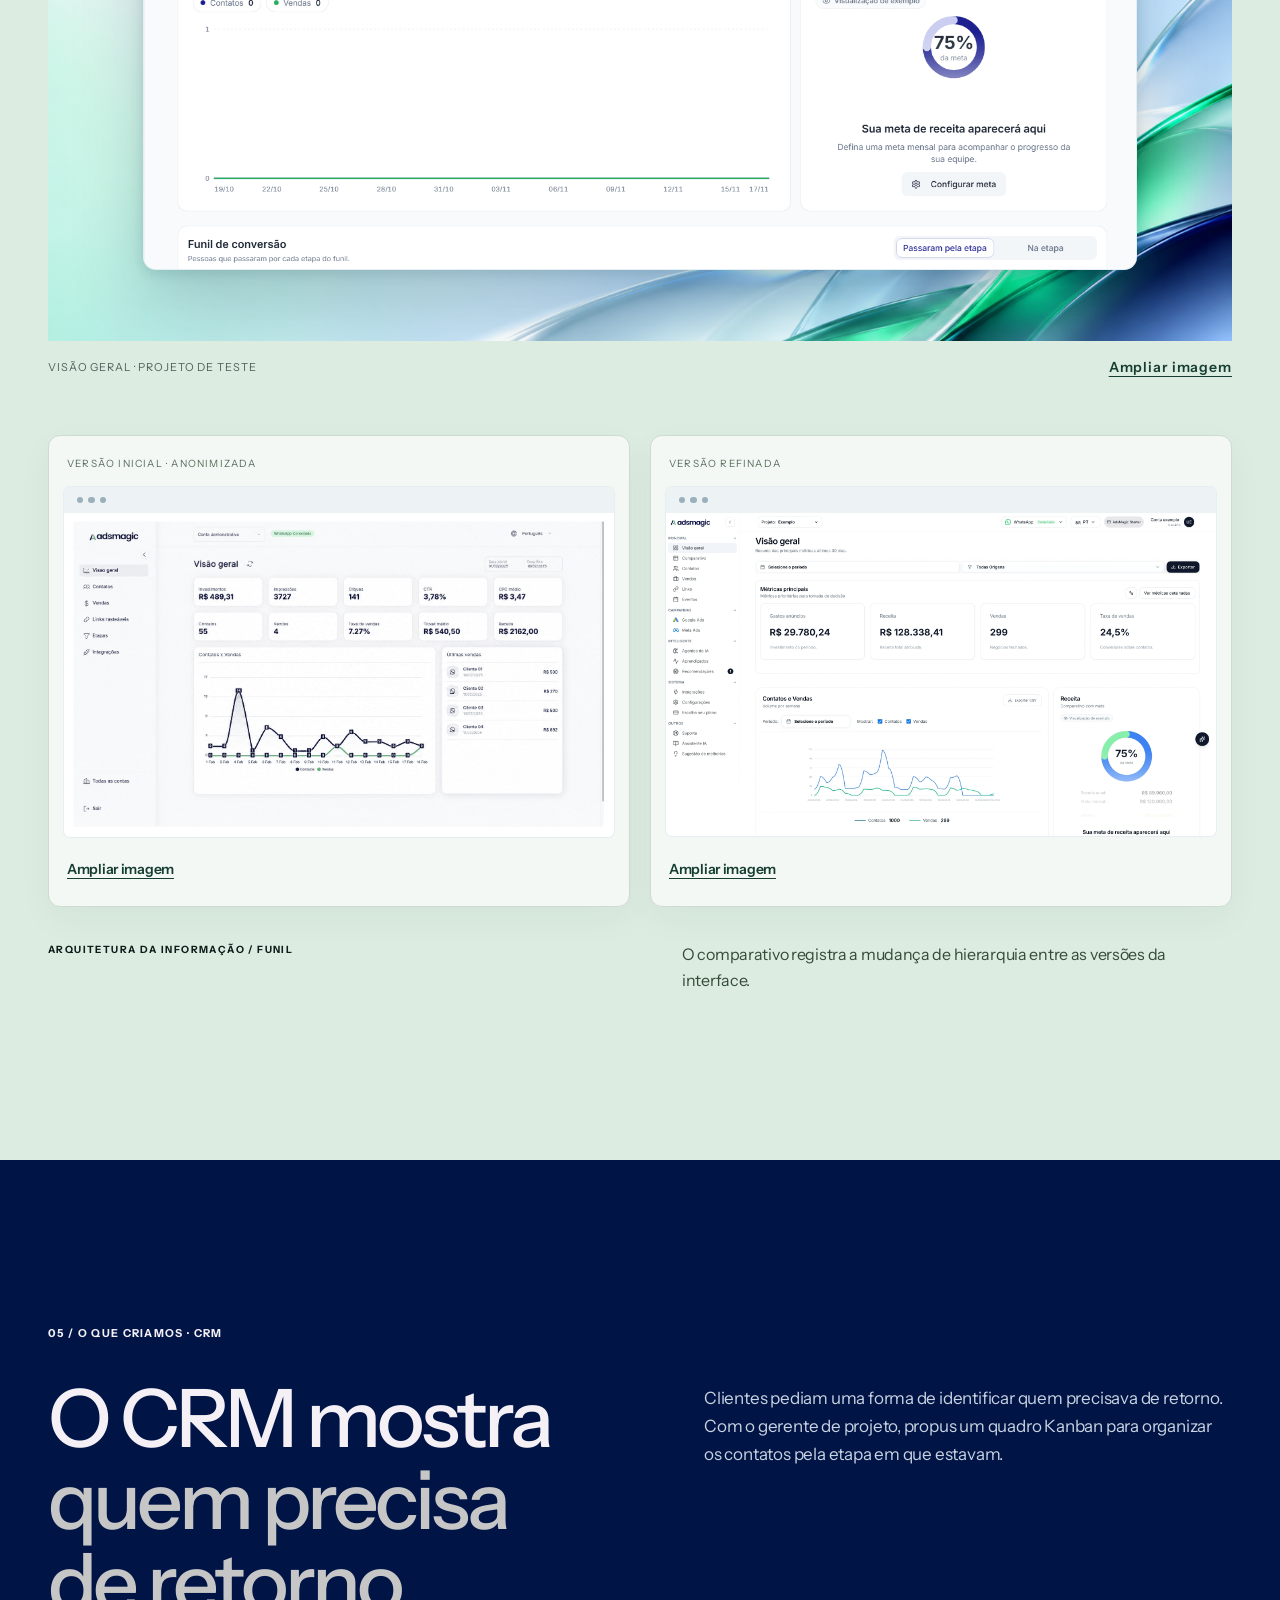
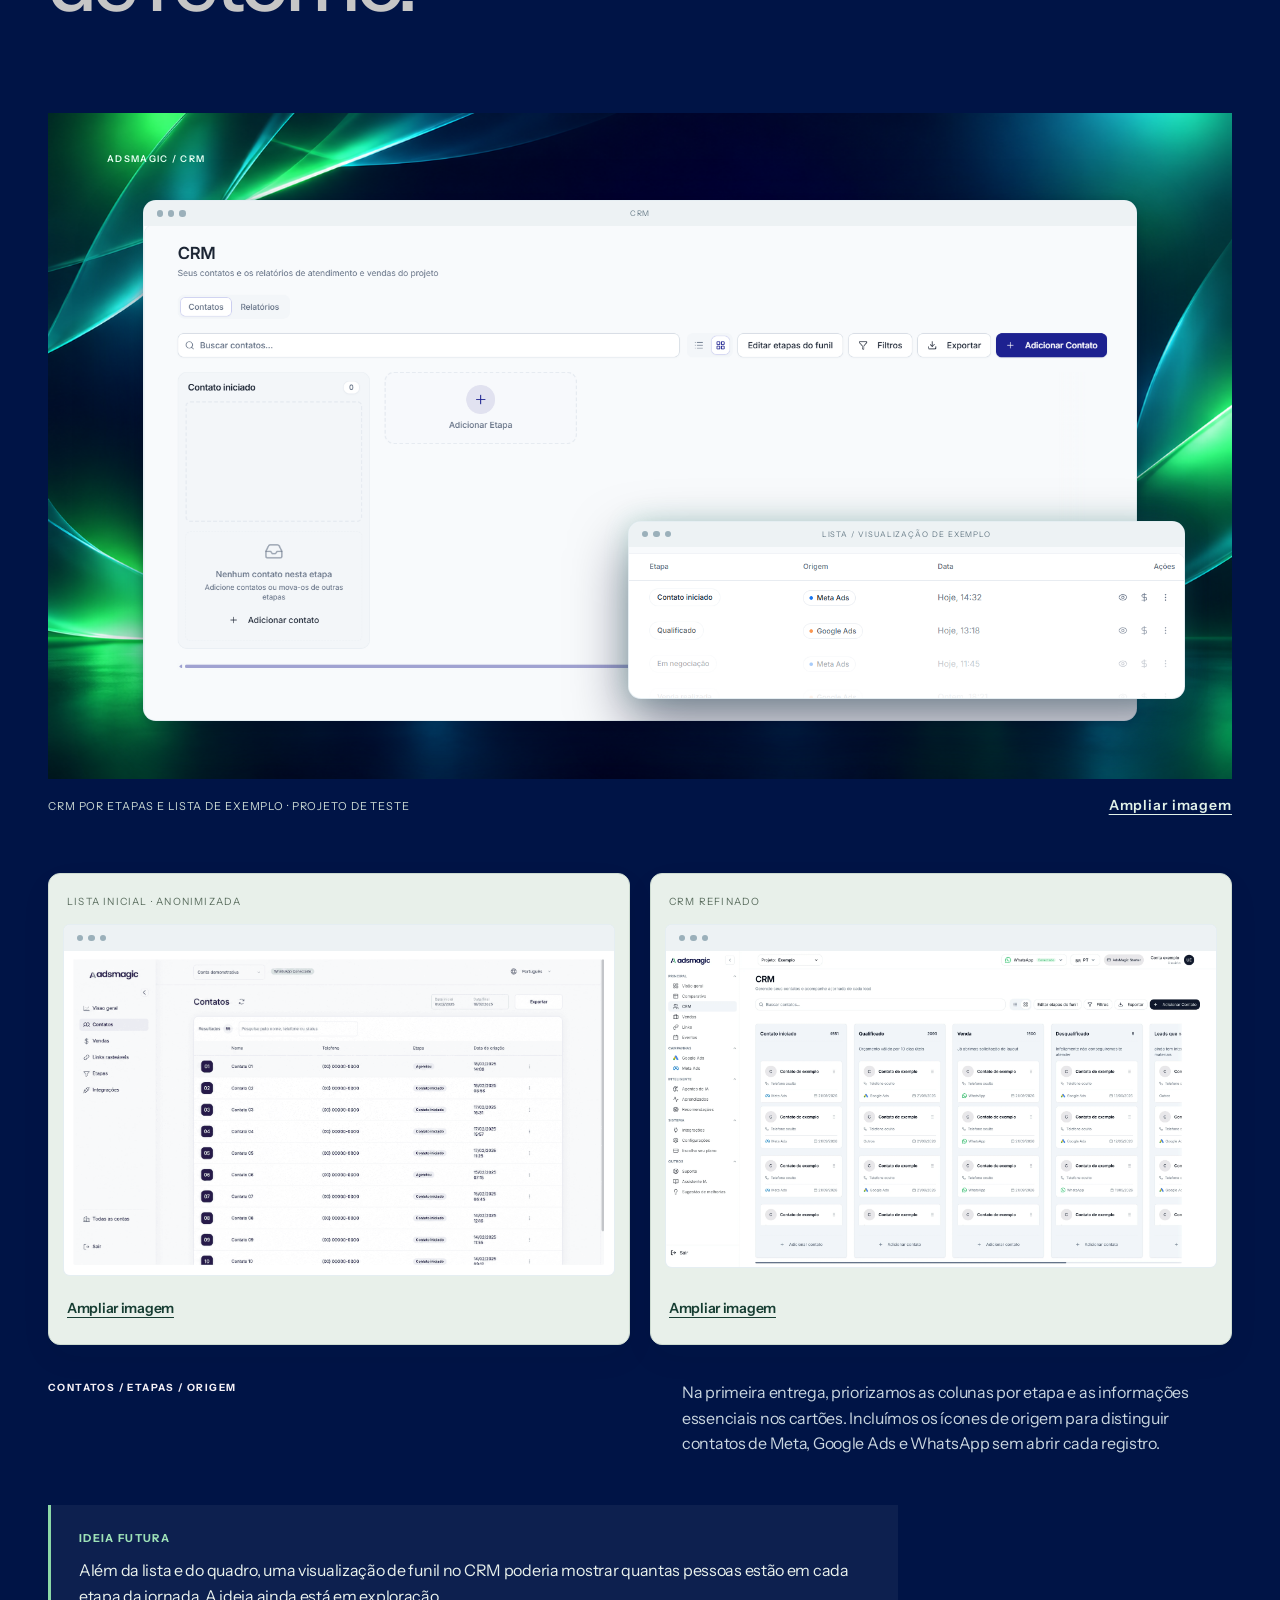
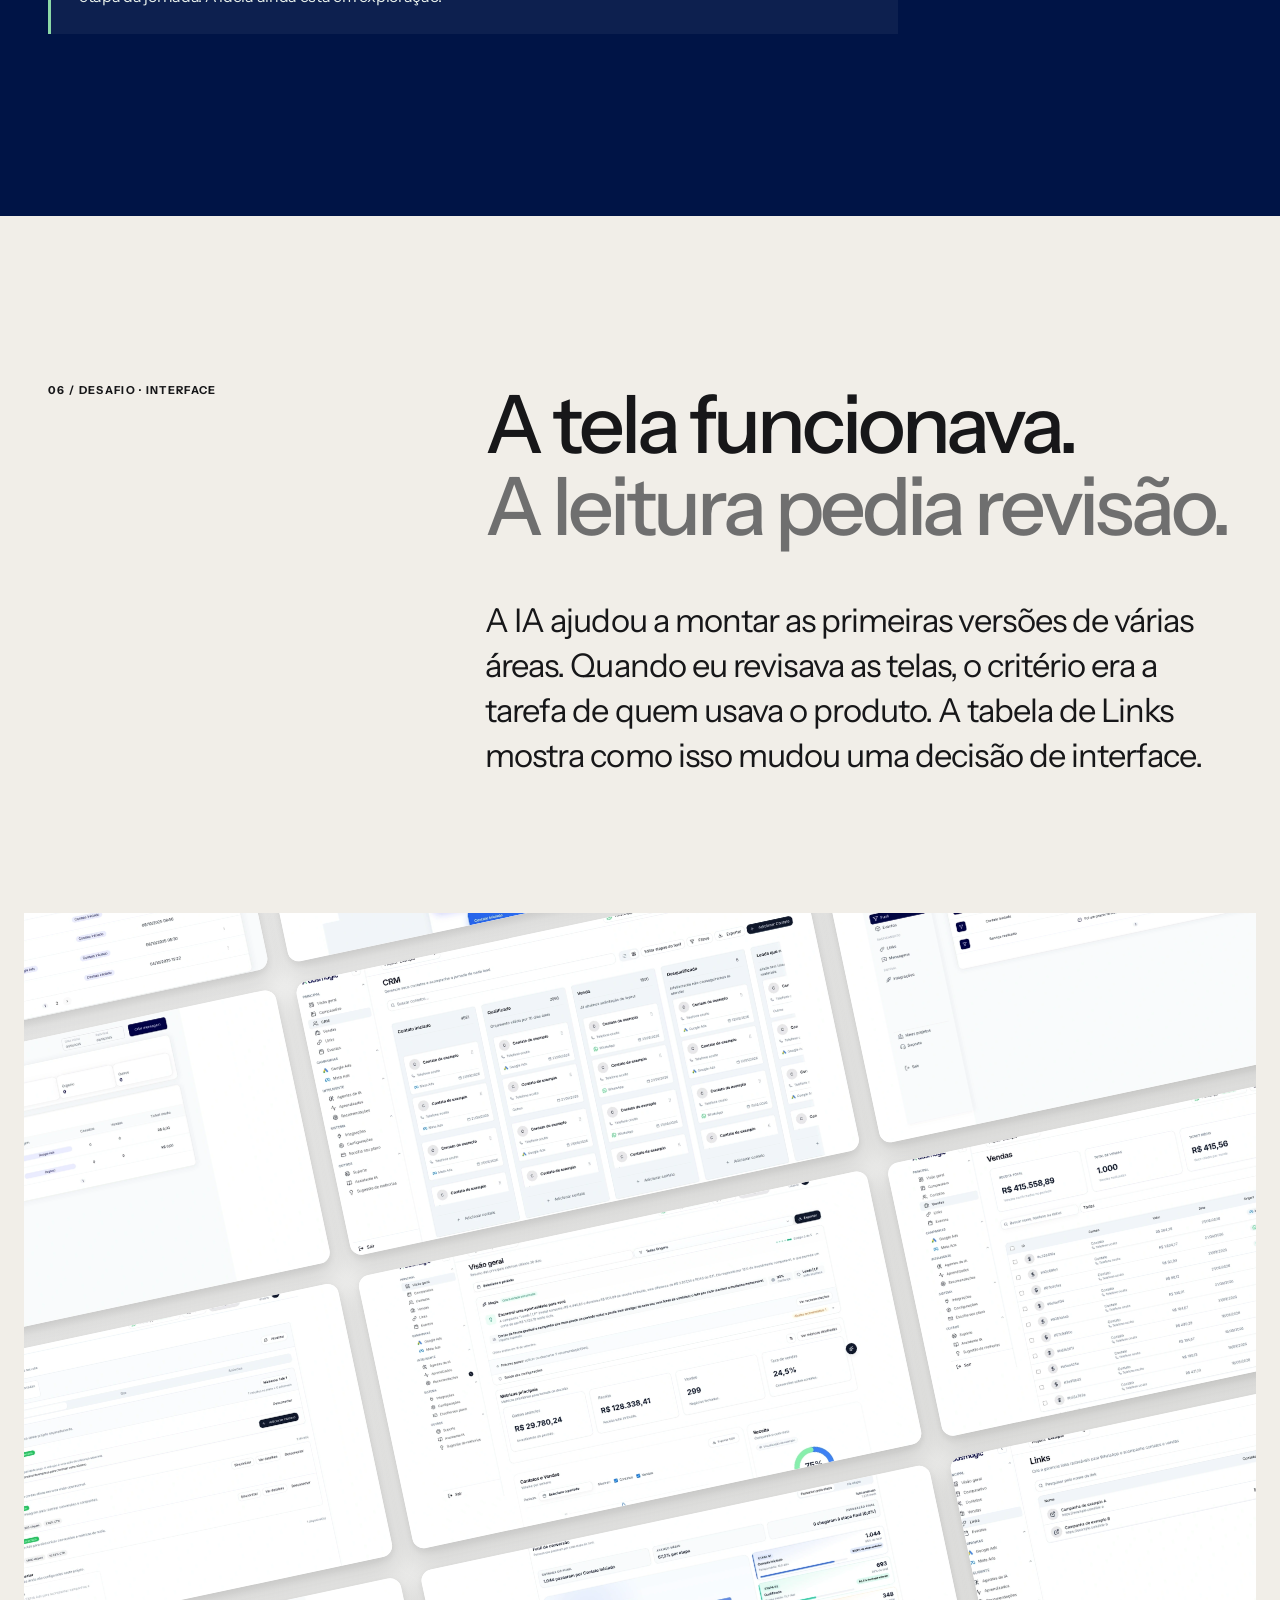
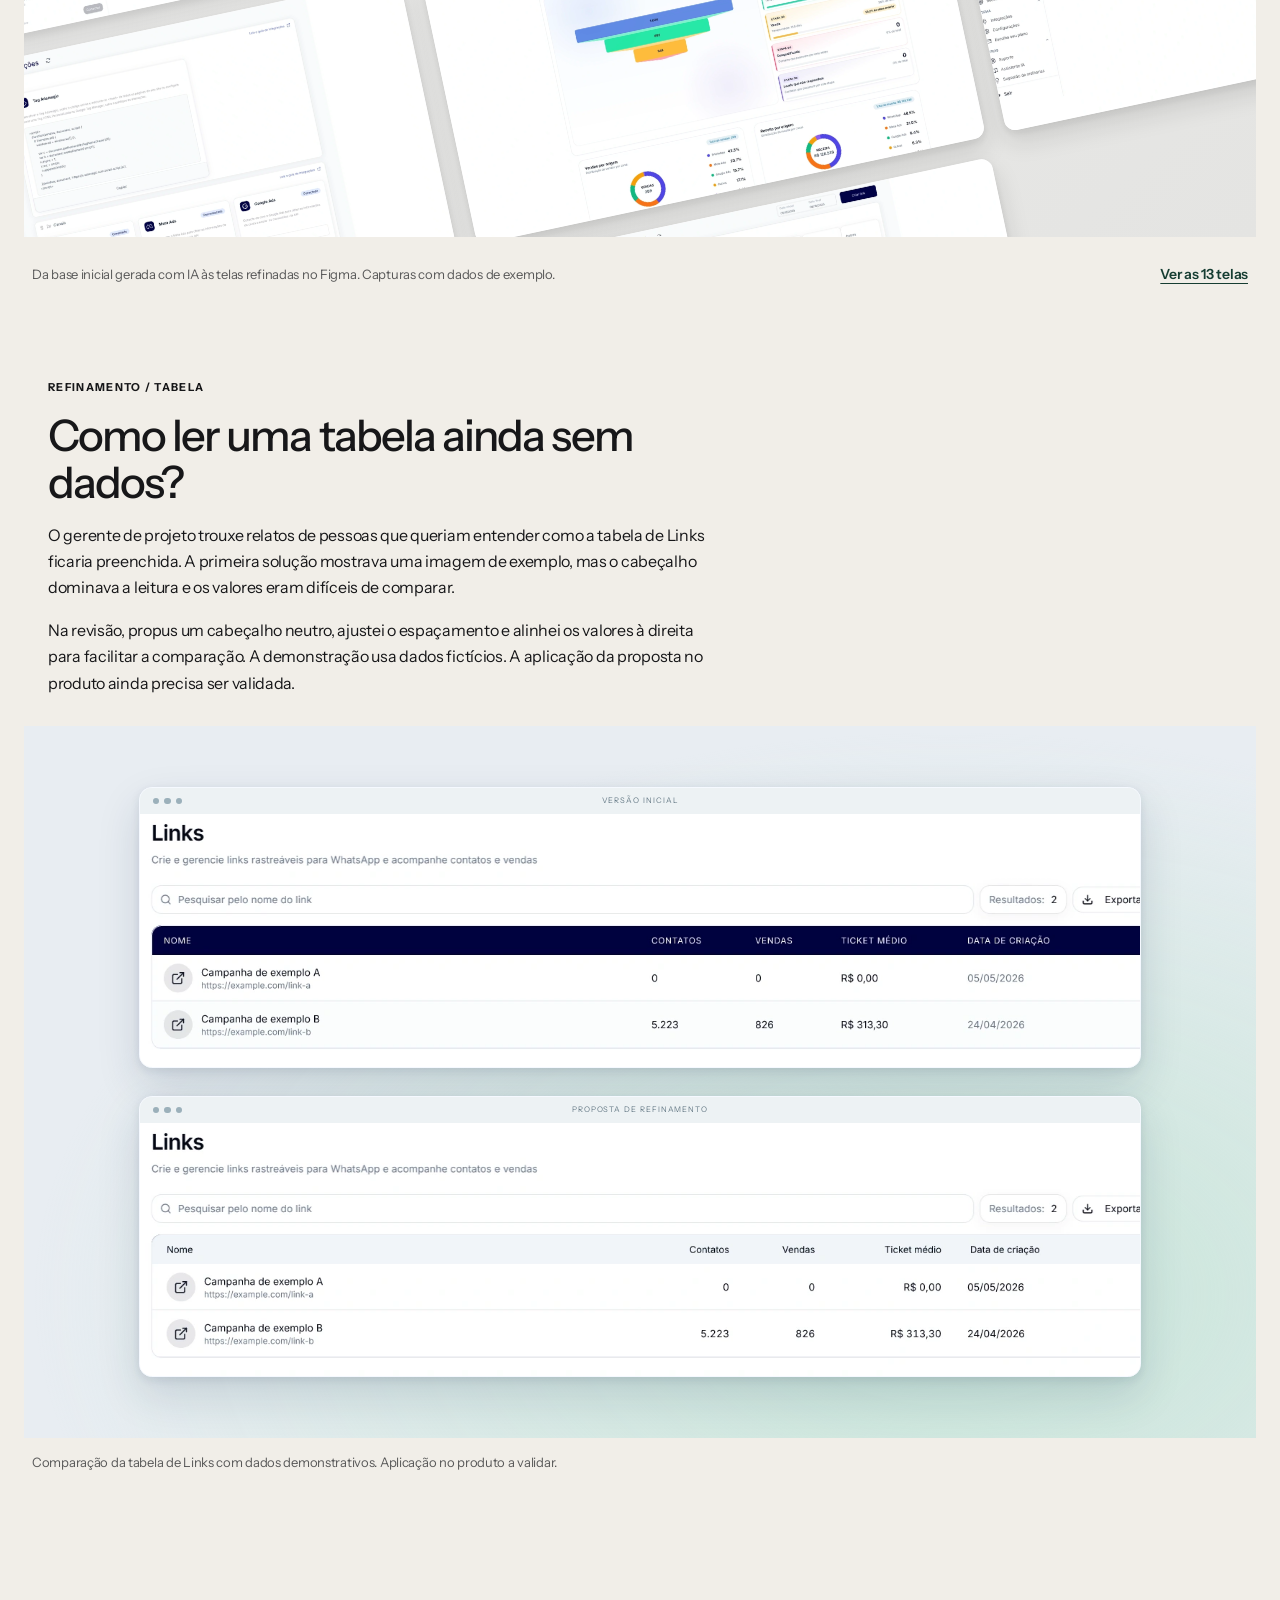
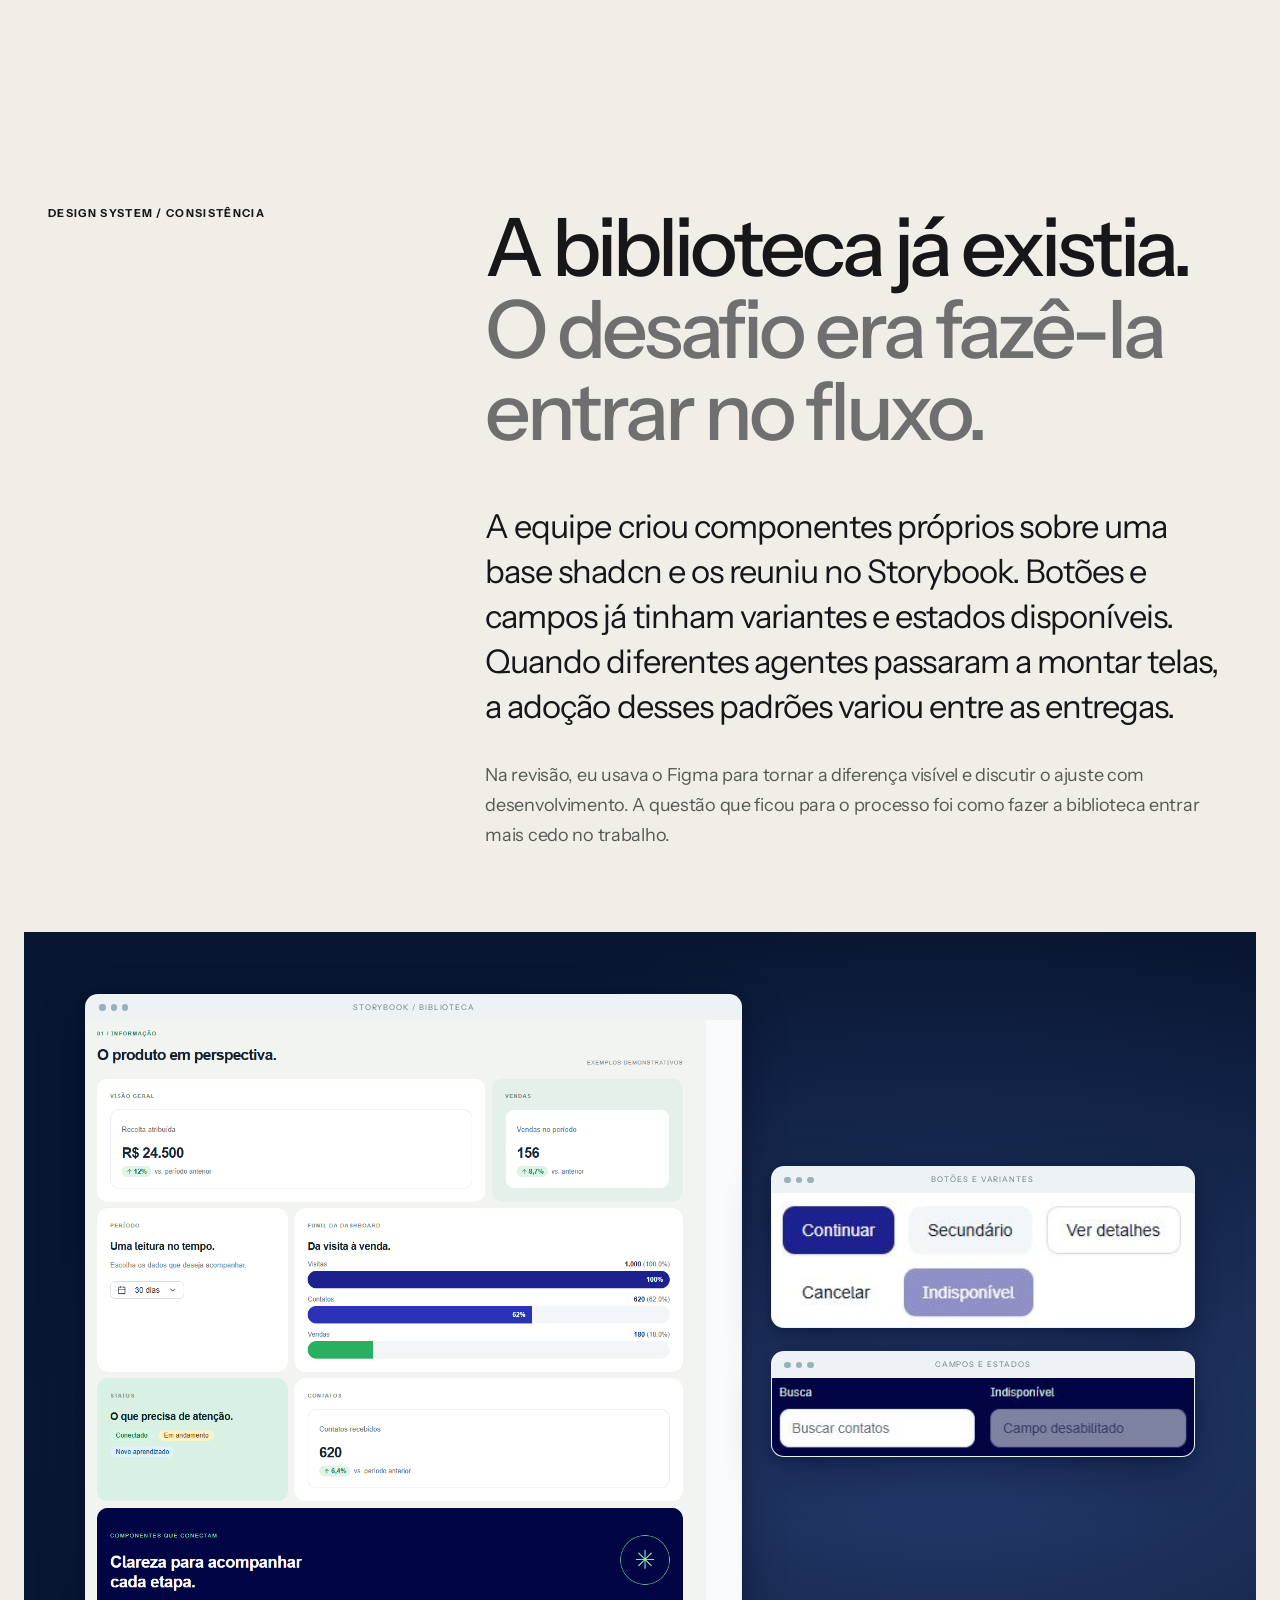
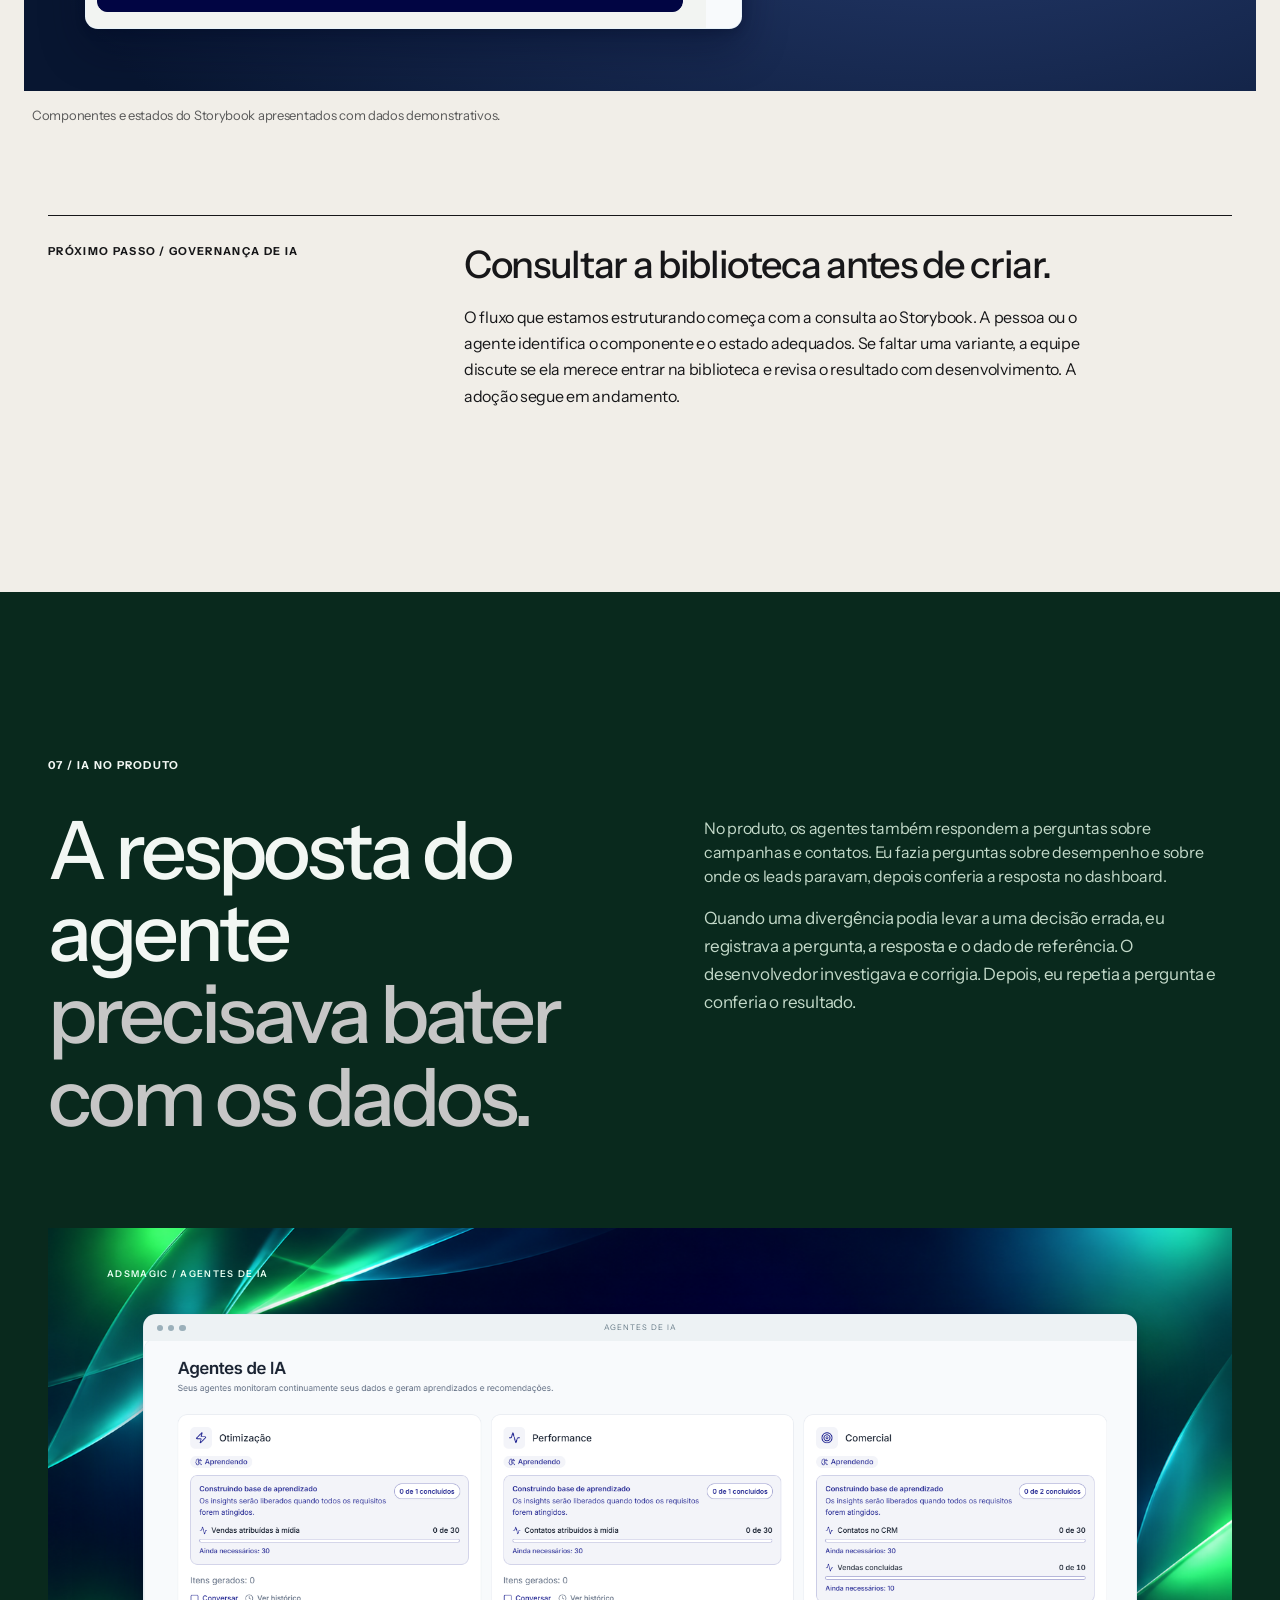
==== commit d2659f5e: "Publish visual Adsmagic case on review site" ====
--- a/adsmagic.html
+++ b/adsmagic.html
@@ -1,74 +1,95 @@
-<!doctype html>
-<html lang="pt-BR"><head><meta charset="utf-8"><meta name="viewport" content="width=device-width,initial-scale=1"><meta name="robots" content="noindex,nofollow"><meta name="description" content="Adsmagic: como a equipe revisa interfaces e evolui o design system ao construir com IA."><title>Adsmagic — Fábio Alves</title><link rel="stylesheet" href="https://fabioaap.vercel.app/style.css?v=20261117-menu-fixo3"><link rel="stylesheet" href="https://fabioaap.vercel.app/typography.css?v=2"><link rel="stylesheet" href="https://fabioaap.vercel.app/editorial.css?v=1"><link rel="stylesheet" href="https://fabioaap.vercel.app/colors.css?v=7"><style>.article-main{max-width:900px;margin:0 auto;padding:clamp(3rem,7vw,7rem) 24px}.article-main h1{font-size:clamp(3rem,7vw,6rem);line-height:1.05;letter-spacing:-.045em}.article-main .article-intro{font-size:clamp(1.15rem,2vw,1.4rem)}.article-main h2{font-size:clamp(1.6rem,3vw,2.5rem);margin-top:3rem}.article-main p{max-width:70ch;line-height:1.75}.article-label{font-size:.8rem;letter-spacing:.12em;text-transform:uppercase}.article-status{padding:1rem 1.2rem;border-left:3px solid #7985ae;background:#eef1f8;color:#1d293d}.article-main a{text-underline-offset:4px}.article-main section[id]{scroll-margin-top:7rem}</style></head>
-<body><div role="note" style="background:#1b283b;color:#fff;padding:10px 16px;text-align:center;font:14px/1.5 sans-serif">Prévia de revisão · conteúdo sujeito a aprovação</div><a class="skip" href="#conteudo">Pular para o conteúdo</a><header class="header"><div class="wrap nav"><a class="brand" href="index.html">Fábio Alves<span>.</span></a><nav aria-label="Navegação principal"><a href="index.html#projetos">Projetos</a><a href="index.html#em-construcao">Em construção</a><a href="sobre.html">Sobre</a><a href="index.html#contato">Vamos conversar ↗</a></nav></div></header>
-<main id="conteudo" class="article-main">
-<a href="index.html#em-construcao">← Projetos em construção</a>
-<p class="article-label">Adsmagic · Product Design com IA</p>
-<h1>Quando todo mundo constrói com IA.</h1>
-<p class="article-intro">No Adsmagic, mais gente passou a construir funcionalidades com IA. Logo, botões e campos começaram a variar entre entregas. Como Product Designer, revisei essas interfaces e trabalhei com desenvolvimento para dar continuidade às decisões de design.</p>
-<section id="visao-geral">
-<h2>Do anúncio à venda no WhatsApp.</h2>
-<p>O Adsmagic reúne campanhas, contatos e vendas para quem gerencia tráfego e vende pelo WhatsApp. Quem acompanha uma campanha precisa saber o que ela gerou e em que etapa os contatos estão.</p>
-<p>Entrei em maio de 2025 como Product Designer. Trabalhei com o gerente de projeto para organizar as necessidades do produto, prototipei e revisei interfaces com IA e alinhei os ajustes com o desenvolvedor, que revisava e integrava o código.</p>
+<!doctype html><html lang="pt-BR"><head><meta charset="utf-8"><meta name="viewport" content="width=device-width,initial-scale=1"><meta name="robots" content="noindex,nofollow"><meta name="description" content="Adsmagic: decisões de Product Design, prototipação e construção de interface com apoio de IA."><title>Adsmagic — Fábio Alves</title><link rel="stylesheet" href="style.css?v=20261117-menu-fixo3"><link rel="stylesheet" href="dio.css"><link rel="stylesheet" href="adsmagic.css?v=case-visual-2"><script src="adsmagic.js?v=20261117-leitura3" defer></script><link rel="stylesheet" href="typography.css?v=2"><link rel="stylesheet" href="editorial.css?v=1"><link rel="stylesheet" href="colors.css?v=7"><link rel="stylesheet" href="review.css?v=3"></head><body class="ads"><a class="skip" href="#conteudo">Pular para o conteúdo</a><div class="preview">PRÉVIA EM DESENVOLVIMENTO</div><header class="header"><div class="wrap nav"><a class="brand" href="index.html"><img class="brand-avatar" src="assets/fabio-sobre.png" alt="" width="44" height="44">Fábio Alves<span>.</span></a><nav aria-label="Navegação principal"><a href="index.html#projetos">Projetos</a><a href="index.html#processo">Processo</a><a href="sobre.html">Sobre</a><a class="nav-contact" href="index.html#contato" aria-label="Vamos conversar"><span class="nav-contact-prefix">Vamos </span>conversar <span aria-hidden="true">↗</span></a></nav></div></header>
+<main id="conteudo"><section class="dio-hero"><div class="dio-wrap"><a class="back" href="index.html#projetos">← Todos os projetos</a><div class="hero-top"><p class="overline">ESTUDO DE CASO <span> / </span> PRODUCT DESIGN COM IA</p><span class="hero-number">ADSMAGIC</span></div><h1>Quando todo mundo<br><em>constrói com IA.</em></h1><div class="hero-bottom-dio"><p>Quando mais gente passou a criar funcionalidades com IA, botões e campos começaram a variar entre entregas. No Adsmagic, trabalhei com desenvolvimento para dar clareza às telas e manter as decisões de design de uma versão para outra.</p><span>ADSMAGIC <br> PRODUCT DESIGN · SAAS B2B</span></div></div></section>
+<section class="ads-hero-art" aria-label="Apresentação visual da interface Adsmagic">
+  <figure class="ads-cover">
+    <div class="ads-cover-layers">
+      <div class="ads-cover-product">
+        <div class="ads-stage-window">
+          <div class="ads-stage-bar" aria-hidden="true"><i></i><i></i><i></i><span>ADSMAGIC / VISÃO GERAL</span></div>
+          <img src="assets/adsmagic-atual/capa-dashboard-demo.png" width="1579" height="893" alt="Visão geral do Adsmagic com navegação, indicadores, gráficos e funil de conversão">
+        </div>
+      </div>
+      <div class="ads-cover-system">
+        <p>Design system no Storybook</p>
+        <div class="ads-cover-specimen">
+          <h2>Botões e variantes</h2>
+          <img src="assets/adsmagic-atual/capa-storybook-botoes.png" width="352" height="112" alt="Cinco variantes de botão, incluindo a principal e a indisponível">
+        </div>
+        <div class="ads-cover-specimen ads-cover-specimen--fields">
+          <h2>Campos e estados</h2>
+          <img src="assets/adsmagic-atual/capa-storybook-campos.png" width="435" height="81" alt="Campo de busca e campo indisponível lado a lado">
+        </div>
+      </div>
+    </div>
+    <figcaption><span>Interface com dados demonstrativos</span><a class="ads-compare-open" href="assets/adsmagic-atual/capa-dashboard-demo.png" target="_blank" rel="noopener" data-title="Adsmagic · visão geral">Ampliar visão geral</a></figcaption>
+  </figure>
 </section>
-<section id="desafio">
-<h2>Mais gente construindo. Mais padrões para alinhar.</h2>
-<h3>O que mudou</h3>
-<p>Pessoas de diferentes funções passaram a criar funcionalidades com seus próprios agentes.</p>
-<h3>Onde apareceu</h3>
-<p>Botões e campos variavam entre entregas, mesmo com uma biblioteca disponível.</p>
-<h3>O que precisávamos decidir</h3>
-<p>Quando reutilizar um componente, quando criar uma variante e como revisar o que a IA entregava.</p>
-</section>
-<section id="processo">
-<h2>Como eu orientava e revisava as saídas.</h2>
-<p>O trabalho começava pela tarefa que a tela precisava resolver. A partir dela, eu dava contexto para a IA, experimentava no protótipo e revisava o resultado em uso.</p>
-<p>O MVP começou em outubro de 2024 no WeWeb, com o GPT ajudando a organizar informações e montar wireframes. A partir de novembro de 2025, a equipe passou a usar IA com mais intensidade na prototipação e na implementação do front-end e do back-end.</p>
-<h3>Organizar o problema</h3>
-<p>Com o gerente de projeto, usei referências de mercado e o FigJam para mapear a jornada. O mapa ajudou a orientar duas tarefas do produto: interpretar campanhas e acompanhar contatos.</p>
-<h3>Orientar a IA</h3>
-<p>Eu dava à IA rascunhos, capturas, componentes disponíveis e a ordem de importância das informações. Prototipava em HTML para conferir o que a tela permitia fazer.</p>
-<h3>Testar e refinar</h3>
-<p>Conferia interações, responsividade e hierarquia. Levava os ajustes visuais ao Figma e alinhava a proposta com o desenvolvedor antes da integração.</p>
-<h3>Da referência à revisão</h3>
-<p>Na dashboard, revisei a saída da IA para recuperar o destaque dos indicadores e do funil.</p>
-</section>
-<section id="dashboard">
-<h2>O que precisa aparecer primeiro no dashboard?</h2>
-<p>Na primeira versão, os números tinham peso parecido e o funil ficava em segundo plano. Para orientar a leitura, dei destaque a gastos, receita, vendas e conversão. Reorganizei o espaço e os componentes para que a pessoa encontrasse o funil ao aprofundar a análise.</p>
-</section>
-<section id="crm">
-<h2>Quem precisa de retorno agora?</h2>
-<p>Clientes pediam uma forma de identificar quem precisava de retorno. Com o gerente de projeto, propus um quadro Kanban para organizar os contatos pela etapa em que estavam.</p>
-<p>Na primeira entrega, priorizamos as colunas por etapa e as informações essenciais nos cartões. Incluímos os ícones de origem para distinguir contatos de Meta, Google Ads e WhatsApp sem abrir cada registro.</p>
-<p><strong>Ideia futura</strong>Além da lista e do quadro, uma visualização de funil no CRM poderia mostrar quantas pessoas estão em cada etapa da jornada. A ideia ainda está em exploração.</p>
-</section>
-<section id="refinamento-da-tabela">
-<h2>A tela funcionava. A leitura pedia revisão.</h2>
-<p>A IA ajudou a montar as primeiras versões de várias áreas. Quando eu revisava as telas, o critério era a tarefa de quem usava o produto. A tabela de Links mostra como isso mudou uma decisão de interface.</p>
-<h3>Como ler uma tabela ainda sem dados?</h3>
-<p>O gerente de projeto trouxe relatos de pessoas que queriam entender como a tabela de Links ficaria preenchida. A primeira solução mostrava uma imagem de exemplo, mas o cabeçalho dominava a leitura e os valores eram difíceis de comparar.</p>
-<p>Na revisão, propus um cabeçalho neutro, ajustei o espaçamento e alinhei os valores à direita para facilitar a comparação. A aplicação da proposta no produto ainda precisa ser validada.</p>
-</section>
-<section id="design-system">
-<h2>O Storybook já existia. O desafio era usá-lo nas entregas.</h2>
-<p>A equipe criou componentes próprios sobre uma base shadcn e os reuniu no Storybook. Botões e campos já tinham variantes e estados disponíveis. Quando diferentes agentes passaram a montar telas, a adoção desses padrões variou entre as entregas.</p>
-<p>Na revisão, eu usava o Figma para tornar a diferença visível e discutir o ajuste com desenvolvimento. A questão que ficou para o processo foi como fazer a biblioteca entrar mais cedo no trabalho.</p>
-<h3 id="governanca">Consultar a biblioteca antes de criar.</h3>
-<p>O fluxo que estamos estruturando começa com a consulta ao Storybook. A pessoa ou o agente identifica o componente e o estado adequados. Se faltar uma variante, a equipe discute se ela merece entrar na biblioteca e revisa o resultado com desenvolvimento. A adoção segue em andamento.</p>
-</section>
-<section id="agentes">
-<h2>Como eu conferia as respostas do agente.</h2>
-<p>No produto, os agentes também respondem a perguntas sobre campanhas e contatos. Eu fazia perguntas sobre desempenho e sobre onde os leads paravam, depois conferia a resposta no dashboard.</p>
-<p>Quando uma divergência podia levar a uma decisão errada, eu registrava a pergunta, a resposta e o dado de referência. O desenvolvedor investigava e corrigia. Depois, eu repetia a pergunta e conferia o resultado.</p>
-<p>As divergências reportadas foram corrigidas e conferidas novamente. A organização do texto segue em implementação; tabelas e cards pertencem à próxima etapa.</p>
-</section>
-<section id="aprendizado">
-<h2>O que já entregamos e o que falta medir.</h2>
-<p>Entregamos a visão geral de campanhas, o CRM por etapas e as interfaces dos agentes. Clientes relataram mais facilidade para entender o funil e acompanhar contatos. O retorno é qualitativo.</p>
-<p>Ainda falta medir o efeito das mudanças em tarefas como interpretar uma campanha e localizar a etapa em que os contatos param.</p>
-<h3>O que eu faria na próxima rodada</h3>
-<p>Registraria o tempo e o acerto nessas tarefas antes de mudar a interface e repetiria a avaliação depois.</p>
-<p>Acompanhar quais componentes são reutilizados e quais variantes a equipe precisa criar também ajudaria a entender se a consulta ao Storybook passou a fazer parte das entregas.</p>
-</section>
-<p><a href="educacross.html">Conheça também: Educacross ↗</a></p></main><footer><div class="wrap footer-inner"><a class="brand" href="index.html">Fábio Alves<span>.</span></a><span>PRODUCT DESIGN · EXPERIÊNCIAS DIGITAIS</span><a href="index.html#projetos">Todos os projetos ↑</a></div></footer></body></html>
+<section class="overview dio-section"><div class="dio-wrap overview-grid"><div><p class="overline">01 / VISÃO GERAL</p><h2>Do anúncio<br><em>à venda no WhatsApp.</em></h2></div><div class="overview-copy"><p class="large-copy">O Adsmagic reúne campanhas, contatos e vendas para quem gerencia tráfego e vende pelo WhatsApp. Quem acompanha uma campanha precisa saber o que ela gerou e em que etapa os contatos estão.</p><p>Entrei em maio de 2025 como Product Designer. Trabalhei com o gerente de projeto para organizar as necessidades do produto, prototipei e revisei interfaces com IA e alinhei os ajustes com o desenvolvedor, que revisava e integrava o código.</p><dl class="meta"><div><dt>Meu papel</dt><dd>Product Design e construção com IA</dd></div><div><dt>Time</dt><dd>Fábio, gerente de projeto e desenvolvedor</dd></div><div><dt>Período</dt><dd>Desde maio de 2025</dd></div><div><dt>Produto</dt><dd>SaaS B2B</dd></div></dl></div></div></section>
+<section class="journey"><div class="dio-wrap"><div class="section-intro"><p class="overline">02 / O DESAFIO</p><h2>Cada entrega tinha<br><em>um jeito de fazer.</em></h2></div><div class="journey-track"><div><span>01</span><h3>O que mudou</h3><p>Pessoas de diferentes funções passaram a criar funcionalidades com seus próprios agentes.</p></div><div><span>02</span><h3>Onde apareceu</h3><p>Botões e campos variavam entre entregas, mesmo com uma biblioteca disponível.</p></div><div><span>03</span><h3>O que precisávamos decidir</h3><p>Quando reutilizar um componente, quando criar uma variante e como revisar o que a IA entregava.</p></div></div></div></section>
+<section class="research dio-section" id="processo-adsmagic"><div class="dio-wrap"><div class="split-heading"><p class="overline">03 / PROCESSO</p><div><h2>Da primeira saída<br><em>à decisão de design.</em></h2><p class="large-copy">O trabalho começava pela tarefa que a tela precisava resolver. A partir dela, eu dava contexto para a IA, experimentava no protótipo e revisava o resultado em uso.</p><p>O MVP começou em outubro de 2024 no WeWeb, com o GPT ajudando a organizar informações e montar wireframes. A partir de novembro de 2025, a equipe passou a usar IA com mais intensidade na prototipação e na implementação do front-end e do back-end.</p></div></div><div class="research-grid ads-research"><article><span>01 / CONTEXTO</span><h3>Organizar o problema</h3><p>Com o gerente de projeto, usei referências de mercado e o FigJam para mapear a jornada. O mapa ajudou a orientar duas tarefas do produto: interpretar campanhas e acompanhar contatos.</p></article><article><span>02 / CONSTRUÇÃO</span><h3>Orientar a IA</h3><p>Eu dava à IA rascunhos, capturas, componentes disponíveis e a ordem de importância das informações. Prototipava em HTML para conferir o que a tela permitia fazer.</p></article><article><span>03 / REVISÃO</span><h3>Testar e refinar</h3><p>Conferia interações, responsividade e hierarquia. Levava os ajustes visuais ao Figma e alinhava a proposta com o desenvolvedor antes da integração.</p></article></div><figure class="ads-media ads-case-exhibit"><div class="ads-exhibit-stage ads-exhibit-stage--story"><div class="ads-stage-window"><div class="ads-stage-bar" aria-hidden="true"><i></i><i></i><i></i><span>STORYBOARD / REVISÃO DO DASHBOARD</span></div><img src="assets/adsmagic/processo-ia.png" alt="Quatro momentos da revisão: contexto, primeira saída, ajuste da hierarquia e interface refinada" loading="lazy"></div><div class="ads-stage-window"><div class="ads-stage-bar" aria-hidden="true"><i></i><i></i><i></i><span>ONBOARDING</span></div><img src="assets/adsmagic/onboarding-mockup.webp" alt="Recorte do mapa de cadastro e configuração do produto" loading="lazy"></div></div><figcaption>Storyboard da revisão do dashboard e recorte do fluxo de onboarding usado no projeto.</figcaption></figure></div></section>
+<section class="decision decision-one"><div class="dio-wrap"><div class="decision-heading"><p class="overline">04 / O QUE CRIAMOS · DASHBOARD</p><h2>Uma leitura clara<br><em>das campanhas.</em></h2><p>Na primeira versão, os números tinham peso parecido e o funil ficava em segundo plano. Para orientar a leitura, dei destaque a gastos, receita, vendas e conversão. Reorganizei o espaço e os componentes para que a pessoa encontrasse o funil ao aprofundar a análise.</p></div><figure class="ads-showcase">
+  <div class="ads-stage ads-stage--light">
+    <div class="ads-stage-top" aria-hidden="true"><span>ADSMAGIC / VISÃO GERAL</span></div>
+    <div class="ads-stage-window ads-showcase-window">
+      <div class="ads-stage-bar" aria-hidden="true"><i></i><i></i><i></i><span>VISÃO GERAL</span></div>
+      <img src="assets/adsmagic-atual/visao-geral-teste.png" alt="Tela atual da visão geral com métricas zeradas em projeto de teste" loading="lazy">
+    </div>
+  </div>
+  <figcaption><span>VISÃO GERAL · PROJETO DE TESTE</span><a class="ads-compare-open" href="assets/adsmagic-atual/visao-geral-teste.png" target="_blank" rel="noopener" data-title="Adsmagic · visão geral" aria-label="Ampliar a visão geral do Adsmagic">Ampliar imagem</a></figcaption>
+</figure><div class="ads-compare"><figure><span>VERSÃO INICIAL · ANONIMIZADA</span><div class="ads-stage-window"><div class="ads-stage-bar" aria-hidden="true"><i></i><i></i><i></i></div><img src="assets/cases/wXSdCuR6o68mo5H6LCk6Cu1HKVg.png" alt="Dashboard inicial com indicadores de mesmo peso visual e gráfico de contatos e vendas" loading="lazy"></div><figcaption><a class="ads-compare-open" href="assets/cases/wXSdCuR6o68mo5H6LCk6Cu1HKVg.png" target="_blank" rel="noopener" data-title="Dashboard · versão inicial" aria-label="Ampliar a versão inicial da dashboard">Ampliar imagem</a></figcaption></figure><figure><span>VERSÃO REFINADA</span><div class="ads-stage-window"><div class="ads-stage-bar" aria-hidden="true"><i></i><i></i><i></i></div><img src="assets/cases/gQOu6MPwdxrKSn1u2x8KDgx2wVQ.webp" alt="Dashboard refinada com quatro métricas prioritárias e gráficos de contatos e vendas" loading="lazy"></div><figcaption><a class="ads-compare-open" href="assets/cases/gQOu6MPwdxrKSn1u2x8KDgx2wVQ.webp" target="_blank" rel="noopener" data-title="Dashboard · versão refinada" aria-label="Ampliar a versão refinada da dashboard">Ampliar imagem</a></figcaption></figure></div><div class="decision-foot"><span>ARQUITETURA DA INFORMAÇÃO / FUNIL</span><p>O comparativo registra a mudança de hierarquia entre as versões da interface.</p></div></div></section>
+<section class="decision decision-two"><div class="dio-wrap"><div class="decision-heading"><p class="overline">05 / O QUE CRIAMOS · CRM</p><h2>O CRM mostra<br><em>quem precisa de retorno.</em></h2><p>Clientes pediam uma forma de identificar quem precisava de retorno. Com o gerente de projeto, propus um quadro Kanban para organizar os contatos pela etapa em que estavam.</p></div><figure class="ads-showcase">
+  <div class="ads-stage ads-stage--dark">
+    <div class="ads-stage-top" aria-hidden="true"><span>ADSMAGIC / CRM</span></div>
+    <div class="ads-stage-window ads-showcase-window">
+      <div class="ads-stage-bar" aria-hidden="true"><i></i><i></i><i></i><span>CRM</span></div>
+      <img src="assets/adsmagic-atual/crm-teste.png" alt="CRM em quadro com uma etapa vazia no projeto de teste" loading="lazy">
+    </div>
+    <div class="ads-stage-window ads-crm-detail" aria-hidden="true">
+      <div class="ads-stage-bar"><i></i><i></i><i></i><span>LISTA / VISUALIZAÇÃO DE EXEMPLO</span></div>
+      <img src="assets/adsmagic-atual/crm-lista-exemplo.png" alt="" loading="lazy">
+    </div>
+  </div>
+  <figcaption><span>CRM POR ETAPAS E LISTA DE EXEMPLO · PROJETO DE TESTE</span><a class="ads-compare-open" href="assets/adsmagic-atual/crm-teste.png" target="_blank" rel="noopener" data-title="Adsmagic · CRM" aria-label="Ampliar o CRM do Adsmagic">Ampliar imagem</a></figcaption>
+</figure><div class="ads-compare"><figure><span>LISTA INICIAL · ANONIMIZADA</span><div class="ads-stage-window"><div class="ads-stage-bar" aria-hidden="true"><i></i><i></i><i></i></div><img src="assets/cases/jQt5buzacEGvfYe227BVhXxkcs.png" alt="Lista inicial de contatos em uma tabela anonimizada" loading="lazy"></div><figcaption><a class="ads-compare-open" href="assets/cases/jQt5buzacEGvfYe227BVhXxkcs.png" target="_blank" rel="noopener" data-title="CRM · lista inicial" aria-label="Ampliar a lista inicial de contatos">Ampliar imagem</a></figcaption></figure><figure><span>CRM REFINADO</span><div class="ads-stage-window"><div class="ads-stage-bar" aria-hidden="true"><i></i><i></i><i></i></div><img src="assets/cases/1Mbur0bCDaTrV7xvvO2G9d4Kb4.webp" alt="CRM refinado com contatos em colunas por etapa" loading="lazy"></div><figcaption><a class="ads-compare-open" href="assets/cases/1Mbur0bCDaTrV7xvvO2G9d4Kb4.webp" target="_blank" rel="noopener" data-title="CRM · quadro por etapas" aria-label="Ampliar o CRM refinado em quadro">Ampliar imagem</a></figcaption></figure></div><div class="decision-foot"><span>CONTATOS / ETAPAS / ORIGEM</span><p>Na primeira entrega, priorizamos as colunas por etapa e as informações essenciais nos cartões. Incluímos os ícones de origem para distinguir contatos de Meta, Google Ads e WhatsApp sem abrir cada registro.</p></div><p class="ads-future"><strong>Ideia futura</strong>Além da lista e do quadro, uma visualização de funil no CRM poderia mostrar quantas pessoas estão em cada etapa da jornada. A ideia ainda está em exploração.</p></div></section>
+<section class="research dio-section"><div class="dio-wrap"><div class="split-heading"><p class="overline">06 / DESAFIO · INTERFACE</p><div><h2>A tela funcionava.<br><em>A leitura pedia revisão.</em></h2><p class="large-copy">A IA ajudou a montar as primeiras versões de várias áreas. Quando eu revisava as telas, o critério era a tarefa de quem usava o produto. A tabela de Links mostra como isso mudou uma decisão de interface.</p></div></div>
+  <figure class="ads-media ads-evolution" id="evolucao-interface">
+    <div class="ads-evolution-stage">
+      <ul class="ads-evolution-grid" role="list">
+        <li><img src="assets/adsmagic/evolucao/inicial-contatos.webp" width="1572" height="844" alt="Contatos na base inicial" loading="lazy"></li>
+        <li><img src="assets/adsmagic/evolucao/inicial-visao-geral.webp" width="1572" height="844" alt="Visão geral na base inicial" loading="lazy"></li>
+        <li><img src="assets/adsmagic/evolucao/inicial-vendas.webp" width="1572" height="844" alt="Vendas na base inicial" loading="lazy"></li>
+        <li><img src="assets/adsmagic/evolucao/inicial-mensagens.webp" width="1572" height="844" alt="Mensagens na base inicial" loading="lazy"></li>
+        <li><img src="assets/adsmagic/evolucao/refinada-crm.webp" width="1572" height="844" alt="CRM refinado" loading="lazy"></li>
+        <li><img src="assets/adsmagic/evolucao/inicial-funil.webp" width="1572" height="844" alt="Funil na base inicial" loading="lazy"></li>
+        <li><img src="assets/adsmagic/evolucao/refinada-integracoes.webp" width="1572" height="844" alt="Integrações refinadas" loading="lazy"></li>
+        <li><img src="assets/adsmagic/evolucao/refinada-visao-geral.webp" width="1572" height="844" alt="Visão geral refinada" loading="lazy"></li>
+        <li><img src="assets/adsmagic/evolucao/refinada-vendas.webp" width="1572" height="844" alt="Vendas na interface refinada" loading="lazy"></li>
+        <li><img src="assets/adsmagic/evolucao/inicial-integracoes.webp" width="1572" height="844" alt="Integrações na base inicial" loading="lazy"></li>
+        <li><img src="assets/adsmagic/evolucao/refinada-funil.webp" width="1572" height="844" alt="Funil de conversão refinado" loading="lazy"></li>
+        <li><img src="assets/adsmagic/evolucao/refinada-links.webp" width="1572" height="844" alt="Links na interface refinada" loading="lazy"></li>
+        <li><img src="assets/adsmagic/evolucao/inicial-links.webp" width="1572" height="844" alt="Links rastreáveis na base inicial" loading="lazy"></li>
+      </ul>
+    </div>
+    <figcaption>
+      <span>Da base inicial gerada com IA às telas refinadas no Figma. Capturas com dados de exemplo.</span>
+      <a class="ads-compare-open" href="assets/adsmagic/evolucao-ampliada.webp" target="_blank" rel="noopener" data-title="Adsmagic · evolução da interface">Ver as 13 telas</a>
+    </figcaption>
+  </figure>
+  <div class="ads-case-table"><p class="overline">REFINAMENTO / TABELA</p>
+      <h3>Como ler uma tabela ainda sem dados?</h3>
+      <p>O gerente de projeto trouxe relatos de pessoas que queriam entender como a tabela de Links ficaria preenchida. A primeira solução mostrava uma imagem de exemplo, mas o cabeçalho dominava a leitura e os valores eram difíceis de comparar.</p>
+      <p>Na revisão, propus um cabeçalho neutro, ajustei o espaçamento e alinhei os valores à direita para facilitar a comparação. A demonstração usa dados fictícios. A aplicação da proposta no produto ainda precisa ser validada.</p></div><figure class="ads-media ads-case-exhibit"><div class="ads-exhibit-stage ads-exhibit-stage--table"><div class="ads-stage-window"><div class="ads-stage-bar" aria-hidden="true"><i></i><i></i><i></i><span>VERSÃO INICIAL</span></div><img src="assets/adsmagic/links-exemplo.webp" alt="Tabela de Links com cabeçalho azul e valores alinhados à esquerda" loading="lazy"></div><div class="ads-stage-window"><div class="ads-stage-bar" aria-hidden="true"><i></i><i></i><i></i><span>PROPOSTA DE REFINAMENTO</span></div><img src="assets/adsmagic/links-refinamento.webp" alt="Tabela de Links com cabeçalho neutro e valores alinhados à direita" loading="lazy"></div></div><figcaption>Comparação da tabela de Links com dados demonstrativos. Aplicação no produto a validar.</figcaption></figure>
+</div></section>
+<section class="research dio-section ads-system" id="design-system"><div class="dio-wrap"><div class="split-heading"><p class="overline">DESIGN SYSTEM / CONSISTÊNCIA</p><div><h2>A biblioteca já existia.<br><em>O desafio era fazê-la entrar no fluxo.</em></h2><p class="large-copy">A equipe criou componentes próprios sobre uma base shadcn e os reuniu no Storybook. Botões e campos já tinham variantes e estados disponíveis. Quando diferentes agentes passaram a montar telas, a adoção desses padrões variou entre as entregas.</p><p>Na revisão, eu usava o Figma para tornar a diferença visível e discutir o ajuste com desenvolvimento. A questão que ficou para o processo foi como fazer a biblioteca entrar mais cedo no trabalho.</p></div></div><figure class="ads-media ads-case-exhibit"><div class="ads-exhibit-stage ads-exhibit-stage--system"><div class="ads-stage-window"><div class="ads-stage-bar" aria-hidden="true"><i></i><i></i><i></i><span>STORYBOOK / BIBLIOTECA</span></div><img src="assets/adsmagic/mosaico-informacao.png" alt="Prancha do Storybook com métricas, filtro de período, funil e indicadores de estado" loading="lazy"></div><div class="ads-exhibit-details"><div class="ads-stage-window"><div class="ads-stage-bar" aria-hidden="true"><i></i><i></i><i></i><span>BOTÕES E VARIANTES</span></div><img src="assets/adsmagic-atual/capa-storybook-botoes.png" alt="Variantes de botões do Storybook" loading="lazy"></div><div class="ads-stage-window"><div class="ads-stage-bar" aria-hidden="true"><i></i><i></i><i></i><span>CAMPOS E ESTADOS</span></div><img src="assets/adsmagic-atual/capa-storybook-campos.png" alt="Campos em estado disponível e indisponível no Storybook" loading="lazy"></div></div></div><figcaption>Componentes e estados do Storybook apresentados com dados demonstrativos.</figcaption></figure><div class="ads-system-next"><p class="overline">PRÓXIMO PASSO / GOVERNANÇA DE IA</p><div><h3>Consultar a biblioteca antes de criar.</h3><p>O fluxo que estamos estruturando começa com a consulta ao Storybook. A pessoa ou o agente identifica o componente e o estado adequados. Se faltar uma variante, a equipe discute se ela merece entrar na biblioteca e revisa o resultado com desenvolvimento. A adoção segue em andamento.</p></div></div></div></section>
+<section class="decision ads-agent"><div class="dio-wrap"><div class="decision-heading"><p class="overline">07 / IA NO PRODUTO</p><h2>A resposta do agente<br><em>precisava bater com os dados.</em></h2><p>No produto, os agentes também respondem a perguntas sobre campanhas e contatos. Eu fazia perguntas sobre desempenho e sobre onde os leads paravam, depois conferia a resposta no dashboard.</p><p>Quando uma divergência podia levar a uma decisão errada, eu registrava a pergunta, a resposta e o dado de referência. O desenvolvedor investigava e corrigia. Depois, eu repetia a pergunta e conferia o resultado.</p></div><figure class="ads-showcase">
+  <div class="ads-stage ads-stage--dark">
+    <div class="ads-stage-top" aria-hidden="true"><span>ADSMAGIC / AGENTES DE IA</span></div>
+    <div class="ads-stage-window ads-showcase-window">
+      <div class="ads-stage-bar" aria-hidden="true"><i></i><i></i><i></i><span>AGENTES DE IA</span></div>
+      <img src="assets/adsmagic-atual/agentes-teste.png" alt="Três agentes de IA em estado de aprendizado no projeto de teste" loading="lazy">
+    </div>
+  </div>
+  <figcaption><span>AGENTES DE IA · PROJETO DE TESTE</span><a class="ads-compare-open" href="assets/adsmagic-atual/agentes-teste.png" target="_blank" rel="noopener" data-title="Adsmagic · agentes de IA" aria-label="Ampliar os agentes de IA do Adsmagic">Ampliar imagem</a></figcaption>
+</figure><p class="ads-note">As divergências reportadas foram corrigidas e conferidas novamente. A organização do texto segue em implementação. Tabelas e cards estão previstos para a próxima etapa.</p></div></section>
+<section class="outcome dio-section"><div class="dio-wrap outcome-grid"><div><p class="overline">08 / APRENDIZADO E PRÓXIMOS PASSOS</p><h2>O que entregamos.<br><em>O que falta medir.</em></h2></div><div><p class="large-copy">Entregamos a visão geral de campanhas, o CRM por etapas e as interfaces dos agentes. Clientes relataram mais facilidade para entender o funil e acompanhar contatos. O retorno é qualitativo.</p><p>Ainda falta medir o efeito das mudanças em tarefas como interpretar uma campanha e localizar a etapa em que os contatos param.</p><h3>O que eu faria na próxima rodada</h3><p>Registraria o tempo e o acerto nessas tarefas antes de mudar a interface e repetiria a avaliação depois.</p><p>Acompanhar quais componentes são reutilizados e quais variantes a equipe precisa criar também ajudaria a entender se a consulta ao Storybook passou a fazer parte das entregas.</p><p><a class="ads-compare-open" href="index.html#contato">Conversar sobre meu trabalho com design e IA <span aria-hidden="true">↗</span></a></p></div></div></section>
+<section class="next"><div class="dio-wrap"><p class="overline">PRÓXIMO PROJETO</p><a href="dio.me.html">DIO.me <span>↗</span></a></div></section><dialog class="ads-image-dialog" aria-labelledby="ads-image-title" aria-describedby="ads-image-help"><div class="ads-image-head"><h2 id="ads-image-title">Imagem ampliada</h2><button class="ads-image-close" type="button" data-image-close>Fechar</button></div><div class="ads-image-controls" aria-label="Controles de ampliação"><button type="button" data-zoom-out aria-label="Diminuir ampliação">−</button><span class="ads-image-zoom-status" data-zoom-status aria-live="polite" aria-atomic="true">100%</span><button type="button" data-zoom-in aria-label="Aumentar ampliação">+</button><button class="ads-image-reset" type="button" data-zoom-reset>Ajustar à tela</button></div><p class="ads-image-help" id="ads-image-help">Use os controles para ampliar e role a imagem para explorar os detalhes.</p><div class="ads-image-scroll" role="region" tabindex="0" aria-label="Imagem ampliada; use as setas do teclado para rolar"><img alt=""></div></dialog></main><footer><div class="wrap footer-inner"><a class="brand" href="index.html">Fábio Alves<span>.</span></a><span>PRODUCT DESIGN · EXPERIÊNCIAS DIGITAIS</span><a href="index.html#projetos">Todos os projetos ↑</a></div></footer></body></html>
--- a/style.css
+++ b/style.css
@@ -0,0 +1,26 @@
+:root{--ink:#f3f1eb;--dark:#101114;--muted:#a6a7a6;--lime:#d9ef70;--paper:#efede6}*{box-sizing:border-box}html{scroll-behavior:smooth}body{margin:0;background:var(--dark);color:var(--ink);font-family:Inter,Arial,sans-serif;-webkit-font-smoothing:antialiased}a{color:inherit;text-decoration:none}a:focus-visible{outline:2px solid #d9ef70;outline-offset:5px}.skip{position:absolute;left:10px;top:-80px;background:#fff;color:#111;padding:12px;z-index:10}.skip:focus{top:8px}.wrap{width:min(100% - 96px,1400px);margin:auto}.preview{text-align:center;background:var(--lime);color:#111;font-size:10px;letter-spacing:.18em;padding:8px}.header{border-bottom:1px solid #ffffff27}.nav{height:86px;display:flex;align-items:center;justify-content:space-between}.brand{font-weight:700;font-size:24px;letter-spacing:-1px}.brand span{color:var(--lime)}nav{display:flex;align-items:center;gap:38px;font-size:14px}nav a:hover,.text-link:hover{color:var(--lime)}.nav-contact{border:1px solid #ffffff60;padding:15px 20px}.nav-contact span{margin-left:20px}.hero{background:radial-gradient(ellipse at 78% 70%,#292138 0,transparent 40%),radial-gradient(ellipse at 68% 46%,#1b2836 0,transparent 45%),#101114}.hero-inner{min-height:650px;display:flex;flex-direction:column;justify-content:center;padding-top:90px;padding-bottom:40px}.eyebrow{font-size:11px;font-weight:700;letter-spacing:.18em;color:#aeb1b2;margin:0 0 34px}.eyebrow:before{content:'';display:inline-block;width:24px;height:1px;background:var(--lime);vertical-align:middle;margin-right:12px}h1,h2,h3,p{margin-top:0}h1,h2{font-weight:500;letter-spacing:-.055em;line-height:1.02}h1{font-size:clamp(64px,8.5vw,128px);max-width:1050px;margin-bottom:50px}em{font-family:Georgia,serif;font-weight:400}h1 em,h2 em{color:#d1d0c9}.hero-bottom{display:flex;justify-content:space-between;align-items:end;gap:30px}.hero-bottom p{max-width:430px;color:#c4c6c5;line-height:1.65;font-size:18px}.round-link,.text-link{font-size:14px;border-bottom:1px solid #aaa;padding-bottom:12px}.round-link span{margin-left:45px}.hero-index{margin-top:100px;text-align:right;font-size:10px;letter-spacing:.16em;color:#81858a}.section{padding:130px 0}.projects{background:var(--paper);color:#17191a}.section-heading{display:flex;align-items:end;justify-content:space-between;gap:40px;margin-bottom:75px}.section-heading .eyebrow,.about .eyebrow{color:#747875}.section-heading h2,.about h2,.contact h2{font-size:clamp(52px,6vw,88px);margin:0}.projects h2 em{color:#777b77}.section-heading>p{max-width:290px;color:#636862;line-height:1.6}.projects-grid{display:grid;grid-template-columns:repeat(2,minmax(0,1fr));gap:90px 28px}.project-image{display:block;overflow:hidden;background:#dce3dc;aspect-ratio:16/10}.project-image img{width:100%;height:100%;object-fit:cover;display:block;transition:transform .5s}.project-image:hover img{transform:scale(1.025)}.project-meta{display:flex;justify-content:space-between;border-bottom:1px solid #b7b9b3;margin-top:24px;padding-bottom:16px;font-size:10px;font-weight:700;letter-spacing:.12em;text-transform:uppercase;color:#70756f}.project-details{display:flex;justify-content:space-between;gap:20px;padding-top:24px}.project h3{font-size:32px;letter-spacing:-.04em;font-weight:500;margin-bottom:12px}.project p{color:#505550;line-height:1.55;max-width:420px;margin-bottom:12px}.project small{color:#777c76}.project-link{white-space:nowrap;font-size:13px;border-bottom:1px solid #17191a;align-self:flex-start;padding:7px 0}.project-link span{margin-left:14px}.about{background:#dadcd4;color:#17191a}.about-grid{display:grid;grid-template-columns:1fr 2fr;gap:30px}.about h2 em{color:#777b77}.about-grid>div>p{max-width:650px;font-size:clamp(18px,2vw,24px);line-height:1.6;margin:38px 0}.about .text-link:hover{color:#555}.contact{background:#1a1c20}.contact p:not(.eyebrow){color:#b7bab9;margin:30px 0}.button{display:inline-flex;gap:60px;background:var(--lime);color:#111;padding:20px 24px;font-size:14px;font-weight:600}.button:hover{background:#edf9ae}footer{background:#101114;border-top:1px solid #ffffff24}.footer-inner{min-height:120px;display:flex;align-items:center;justify-content:space-between;gap:20px}.footer-inner>span,.footer-inner>a:last-child{font-size:10px;color:#9a9d9d;letter-spacing:.1em}@media(max-width:700px){.wrap{width:calc(100% - 40px)}.nav{height:72px}.brand{font-size:20px}nav{gap:18px;font-size:12px}.nav-contact{padding:10px}nav .nav-contact span{margin-left:4px}.hero-inner{min-height:600px;padding-top:70px}h1{font-size:clamp(53px,12vw,78px)}.hero-bottom{display:block}.hero-bottom p{font-size:16px}.round-link{display:inline-block;margin-top:25px}.hero-index{margin-top:70px}.section{padding:80px 0}.section-heading{display:block;margin-bottom:45px}.section-heading>p{margin-top:25px}.projects-grid{grid-template-columns:1fr;gap:58px}.project-details{display:block}.project-link{display:inline-block;margin-top:20px}.about-grid{grid-template-columns:1fr}.footer-inner{padding:35px 0;align-items:flex-start;flex-direction:column}.section-heading h2,.about h2,.contact h2{font-size:52px}}@media(prefers-reduced-motion:reduce){html{scroll-behavior:auto}.project-image img{transition:none}}
+@font-face{font-family:'Instrument Sans';font-style:normal;font-weight:400 700;font-display:swap;src:url('assets/fonts/instrument-sans-latin-ext.woff2') format('woff2');unicode-range:U+0100-02BA,U+02BD-02C5,U+02C7-02CC,U+02CE-02D7,U+02DD-02FF,U+0304,U+0308,U+0329,U+1D00-1DBF,U+1E00-1E9F,U+1EF2-1EFF,U+2020,U+20A0-20AB,U+20AD-20C4,U+2113,U+2C60-2C7F,U+A720-A7FF}@font-face{font-family:'Instrument Sans';font-style:normal;font-weight:400 700;font-display:swap;src:url('assets/fonts/instrument-sans-latin.woff2') format('woff2');unicode-range:U+0000-00FF,U+0131,U+0152-0153,U+02BB-02BC,U+02C6,U+02DA,U+02DC,U+0304,U+0308,U+0329,U+2000-206F,U+20AC,U+2122,U+2191,U+2193,U+2212,U+2215,U+FEFF,U+FFFD}@font-face{font-family:'Instrument Serif';font-style:italic;font-weight:400;font-display:swap;src:url('assets/fonts/instrument-serif-italic-latin-ext.woff2') format('woff2');unicode-range:U+0100-02BA,U+02BD-02C5,U+02C7-02CC,U+02CE-02D7,U+02DD-02FF,U+0304,U+0308,U+0329,U+1D00-1DBF,U+1E00-1E9F,U+1EF2-1EFF,U+2020,U+20A0-20AB,U+20AD-20C4,U+2113,U+2C60-2C7F,U+A720-A7FF}@font-face{font-family:'Instrument Serif';font-style:italic;font-weight:400;font-display:swap;src:url('assets/fonts/instrument-serif-italic-latin.woff2') format('woff2');unicode-range:U+0000-00FF,U+0131,U+0152-0153,U+02BB-02BC,U+02C6,U+02DA,U+02DC,U+0304,U+0308,U+0329,U+2000-206F,U+20AC,U+2122,U+2191,U+2193,U+2212,U+2215,U+FEFF,U+FFFD}body{font-family:'Instrument Sans',Arial,sans-serif}em{font-family:'Instrument Serif',Georgia,serif;font-style:italic}.nav .brand{display:inline-flex;align-items:center;gap:11px;white-space:nowrap;line-height:1}.brand-avatar{display:block;flex:none;width:44px;height:44px;border-radius:50%;object-fit:cover;object-position:50% 25%;border:1px solid #ffffff64;background:#e8e8e8}.nav .brand span{margin-left:-11px}@media(max-width:700px){.nav .brand{gap:7px;font-size:16px}.brand-avatar{width:34px;height:34px}.nav .brand span{margin-left:-7px}.nav nav{gap:8px}.nav nav>a{font-size:10px}.nav .nav-contact{font-size:9px;padding:8px 6px}}@media(max-width:380px){.nav .brand{font-size:14px;gap:5px}.brand-avatar{width:30px;height:30px}.nav .brand span{margin-left:-5px}.nav nav{gap:6px}.nav nav>a{font-size:9px}}
+
+@media(max-width:700px){.nav nav a[href="index.html#processo"]{display:none}}
+
+/* Menu fixo e navegação responsiva nas páginas internas. */
+body:not(.home-page){--site-header-offset:87px}
+body:not(.home-page) .header{position:sticky;top:0;z-index:100;background:#101114}
+body:not(.home-page) main[id],body:not(.home-page) main [id]{scroll-margin-top:var(--site-header-offset)}
+body:not(.home-page) .nav .nav-contact .nav-contact-prefix{margin-left:0;margin-right:3px}
+.tim-empresas-case .tim-fullpage-aside{top:calc(var(--site-header-offset) + 32px)}
+@media(max-width:700px){
+ body:not(.home-page){--site-header-offset:105px}
+ body:not(.home-page) .nav{height:auto;flex-wrap:wrap;gap:0;padding-top:12px;padding-bottom:8px}
+ body:not(.home-page) .nav .brand{width:100%;min-height:40px;font-size:17px;gap:7px}
+ body:not(.home-page) .nav .brand-avatar{width:34px;height:34px}
+ body:not(.home-page) .nav .brand span{margin-left:-7px}
+ body:not(.home-page) .nav nav{display:flex;width:100%;justify-content:space-between;gap:2px;flex-wrap:nowrap}
+ body:not(.home-page) .nav nav>a,body:not(.home-page) .nav nav>a[href="index.html#processo"]{display:inline-flex;align-items:center;justify-content:center;min-height:44px;min-width:44px;font-size:12px;line-height:1.2;white-space:nowrap}
+ body:not(.home-page) .nav nav>a:not(.nav-contact){padding:0}
+ body:not(.home-page) .nav .nav-contact{padding:0 8px;font-size:12px}
+ body:not(.home-page) .nav .nav-contact span:not(.nav-contact-prefix){margin-left:3px}
+}
+@media(max-width:340px){body:not(.home-page) .nav .nav-contact .nav-contact-prefix{display:none}body:not(.home-page) .nav .nav-contact{text-transform:capitalize}}
+
+@media(max-width:340px){body.dio .dio-hero h1{font-size:clamp(34px,12.4vw,43px)}}
--- a/dio.css
+++ b/dio.css
@@ -0,0 +1,3 @@
+:root{--dio-ink:#171719;--dio-paper:#f1eee8;--dio-purple:#d7c8ed;--dio-dark:#131216;--dio-pink:#f20d69}.dio-wrap{width:min(100% - 96px,1400px);margin:0 auto}.dio-hero{background:#141318;padding:52px 0 68px}.back{display:inline-block;font-size:13px;color:#bebcc4;margin-bottom:112px}.hero-top{display:flex;justify-content:space-between;align-items:center}.overline{margin:0;font-size:11px;letter-spacing:.16em;font-weight:700;text-transform:uppercase}.hero-top .overline{color:#cbbce1}.hero-top .overline span{margin:0 8px;opacity:.5}.hero-number{font-size:11px;color:#aaa7ad}.dio-hero h1{font-size:clamp(62px,8.4vw,126px);margin:35px 0 45px;line-height:.98}.dio-hero h1 em{color:#d6c3eb}.hero-bottom-dio{display:flex;justify-content:space-between;align-items:end;gap:40px}.hero-bottom-dio p{font-size:clamp(18px,1.7vw,23px);line-height:1.5;max-width:540px;margin:0;color:#d2cfd4}.hero-bottom-dio span{font-size:10px;line-height:1.7;letter-spacing:.14em;text-align:right;color:#a6a3aa}.hero-art{margin:0;background:#211b2a;position:relative}.hero-art img{width:100%;display:block}.hero-art figcaption{position:absolute;bottom:20px;right:3.5%;font-size:9px;letter-spacing:.1em;background:#151317b8;padding:9px 12px;color:#eee}.dio-section{padding:140px 0}.overview,.research,.outcome{background:var(--dio-paper);color:var(--dio-ink)}.overview-grid,.outcome-grid{display:grid;grid-template-columns:1fr 1fr;gap:8vw}.dio-section h2,.journey h2,.decision h2{font-size:clamp(46px,6vw,88px);line-height:1.02;margin:35px 0;letter-spacing:-.055em}.dio-section h2 em,.journey h2 em,.decision h2 em{color:#807489}.overview-copy,.outcome-grid>div+div{padding-top:10px}.overview-copy p,.outcome p,.decision-heading>p:last-child{font-size:18px;line-height:1.65;color:#535055}.large-copy{font-size:clamp(23px,2.2vw,32px)!important;line-height:1.4!important;letter-spacing:-.025em;color:inherit!important}.meta{margin:50px 0 0;border-top:1px solid #b8b2b6}.meta div{display:flex;justify-content:space-between;gap:20px;padding:15px 0;border-bottom:1px solid #c9c3c5;font-size:13px}.meta dt{color:#777078}.meta dd{margin:0;text-align:right}.journey{background:#19171d;color:#f7f3f8;padding:140px 0}.journey h2 em{color:#bba3d3}.journey-track{display:grid;grid-template-columns:repeat(3,1fr);gap:2px;margin-top:80px}.journey-track>div{background:#2a2630;padding:34px;min-height:260px;border-top:2px solid #b49bd2}.journey-track span,.research-grid span{font-size:11px;letter-spacing:.14em;color:#a78cbe}.journey-track h3{font-size:28px;margin:45px 0 14px}.journey-track p{color:#c8c2cb;line-height:1.6;max-width:320px}.small-note,.stage-caption{font-size:11px;color:#aaa3ac;margin:20px 0 0}.split-heading{display:grid;grid-template-columns:1fr 2fr;gap:30px}.split-heading h2{margin-top:0}.split-heading .large-copy{max-width:730px}.wide-photo{margin:80px 0 80px}.wide-photo img{width:100%;display:block}.wide-photo figcaption,.evidence-grid figcaption{font-size:11px;color:#777278;margin-top:14px}.research-grid{display:grid;grid-template-columns:repeat(3,1fr);gap:40px}.research-grid article{border-top:1px solid #aaa1aa;padding-top:22px}.research-grid h3{font-size:23px;letter-spacing:-.03em;margin:45px 0 15px}.research-grid p{font-size:16px;line-height:1.6;color:#555057}.evidence-grid{display:grid;grid-template-columns:1fr 1fr;gap:20px;margin-top:80px}.evidence-grid figure{margin:0}.evidence-grid img{width:100%;height:400px;object-fit:contain;background:#e1dce4;display:block}.decision{padding:140px 0}.decision-one{background:#d8cde4;color:#1b1720}.decision-two{background:#17151b;color:#f4f0f5}.decision-heading{max-width:900px}.decision-heading>p:last-child{max-width:650px}.decision-two .decision-heading>p:last-child{color:#c5bec8}.decision-two h2 em{color:#bda6d3}.product-panel{margin:80px 0 0;background:#3d4f55;padding:5%;}.product-panel img{width:100%;display:block}.product-panel figcaption{font-size:11px;color:#e6e8e5;margin-top:16px}.decision-foot{display:flex;justify-content:space-between;gap:30px;margin-top:30px}.decision-foot span{font-size:10px;letter-spacing:.14em;font-weight:700}.decision-foot p{max-width:420px;font-size:14px;line-height:1.6;margin:0}.screen-stage{padding:7%;margin-top:80px;background:radial-gradient(ellipse at 50% 110%,#a266b9,#4c3261 52%,#25202e 100%)}.browser-frame{max-width:1050px;margin:auto;border:1px solid #69636e;border-radius:12px;overflow:hidden;box-shadow:0 35px 80px #0008;background:#101014}.browser-frame img{width:100%;display:block}.browser-bar{height:36px;display:flex;align-items:center;gap:6px;padding:0 14px;background:#28262d}.browser-bar i{height:7px;width:7px;background:#777079;border-radius:50%}.browser-bar span{font-size:9px;letter-spacing:.14em;margin:auto;color:#aaa4ad}.outcome blockquote{font-family:Georgia,serif;font-style:italic;font-size:clamp(26px,3vw,40px);line-height:1.25;letter-spacing:-.03em;margin:70px 0;border-left:2px solid #9b7ab4;padding-left:30px}.outcome h3{font-size:20px}.outcome li{line-height:1.7;color:#555057}.next{background:#d5c4e9;color:#1a1720;padding:110px 0}.next a{font-size:clamp(70px,11vw,150px);letter-spacing:-.06em;display:flex;justify-content:space-between}.next a span{font-size:.5em}@media(max-width:700px){.dio-wrap{width:calc(100% - 40px)}.dio-hero{padding:35px 0 50px}.back{margin-bottom:70px}.dio-hero h1{font-size:clamp(52px,11.5vw,78px);margin:30px 0}.hero-bottom-dio{align-items:start;flex-direction:column;gap:25px}.hero-bottom-dio span{text-align:left}.hero-art figcaption{position:static;text-align:right;background:#211b2a}.dio-section,.journey,.decision{padding:75px 0}.overview-grid,.outcome-grid,.split-heading{grid-template-columns:1fr;gap:30px}.dio-section h2,.journey h2,.decision h2{font-size:clamp(42px,10vw,62px)}.journey-track,.research-grid{grid-template-columns:1fr}.journey-track{margin-top:45px}.journey-track>div{min-height:0}.journey-track h3{margin:30px 0 10px}.wide-photo{margin:45px 0}.research-grid{gap:30px}.research-grid h3{margin-top:25px}.evidence-grid{grid-template-columns:1fr;margin-top:50px}.evidence-grid img{height:auto;max-height:360px}.product-panel,.screen-stage{margin-top:50px}.decision-foot{flex-direction:column}.next{padding:70px 0}}
+@media(max-width:700px){.nav .brand{font-size:17px;white-space:nowrap}.nav nav{gap:12px}.nav .nav-contact{white-space:nowrap;font-size:11px;padding:10px 8px}}
+@media(max-width:360px){.nav nav{gap:8px}.nav nav>a{font-size:10px}.nav .brand{font-size:15px}}
--- a/adsmagic.css
+++ b/adsmagic.css
@@ -0,0 +1,176 @@
+.ads .dio-hero{background:#010b27}.ads .hero-top .overline{color:#9de1b7}.ads .dio-hero h1 em{color:#8adbad}.ads .journey{background:#010543}.ads .journey h2 em,.ads .decision-two h2 em{color:#83d6a4}.ads .journey-track>div{background:#121c55;border-color:#3bb56d}.ads .journey-track span,.ads .research-grid span{color:#3bb56d}.ads .overview h2 em,.ads .research h2 em,.ads .outcome h2 em{color:#748d7d}.ads .decision-one{background:#dcece1;color:#101c1a}.ads .decision-one h2 em{color:#59856a}.ads .decision-two{background:#001446}.ads .decision-two .decision-heading>p:last-child{color:#c8d2e0}.ads .next{background:#c7e6d0}.ads-hero-art{background:radial-gradient(ellipse at 50% 90%,#a9d9ba 0,#e5f1e9 47%,#f5f6f2 100%);overflow:hidden}.ads-hero-inner{position:relative;max-width:1600px;margin:auto;padding:8% 8% 3%;isolation:isolate}.ads-orbit{position:absolute;border:1px solid #3bb56d55;border-radius:50%;z-index:-1;transform:rotate(-18deg)}.ads-orbit-one{width:92%;height:90%;left:-18%;top:8%}.ads-orbit-two{width:85%;height:100%;right:-25%;top:-12%;border-width:30px;border-color:#ffffff65}.ads-browser{border:1px solid #d8e4dc;border-radius:16px;background:white;overflow:hidden;box-shadow:0 35px 80px #001b2035}.ads-browser-bar{height:38px;background:#eff3f0;display:flex;align-items:center;gap:6px;padding:0 16px}.ads-browser-bar i{width:7px;height:7px;background:#aebcb3;border-radius:50%}.ads-browser-bar span{font-size:9px;letter-spacing:.14em;color:#6b7971;margin:auto}.ads-browser img{width:100%;display:block}.ads-hero-inner>p{font-size:10px;letter-spacing:.13em;color:#465d4d;text-align:right;margin:16px 0 0}.ads-media{margin:80px 0 0}.ads-media img{width:100%;height:auto;display:block}.ads-media figcaption,.ads-video figcaption{font-size:12px;color:#707a72;margin-top:15px;line-height:1.5}.ads-research{margin-top:80px}.ads-video-block{display:grid;grid-template-columns:1fr 1.6fr;align-items:center;gap:6vw;margin-top:100px}.ads-video-block h3{font-size:clamp(30px,3vw,45px);letter-spacing:-.04em;margin:25px 0}.ads-video-block p:not(.overline){line-height:1.6;color:#555c56}.ads-video-block video,.ads-video video{width:100%;height:auto;display:block;background:#10151a}.ads-compare{display:grid;grid-template-columns:1fr 1fr;gap:20px;margin-top:75px}.ads-compare figure{margin:0;background:#f9fbf9;padding:14px;border-radius:12px;overflow:hidden}.ads-compare span{display:block;color:#596c5d;font-size:10px;letter-spacing:.12em;padding:6px 4px 15px}.ads-compare img{display:block;width:100%;height:auto}.ads .decision-two .ads-compare figure{background:#e8f0ea}.ads .decision-two .decision-foot p{color:#c9d6df}.ads-video{margin:80px 0 0}.ads .decision-two .ads-video figcaption,.ads-agent .ads-video figcaption{color:#bfcac4}.ads-agent{background:#09291d;color:#f2f7f3}.ads-agent h2 em{color:#9fdbaf}.ads-agent .decision-heading>p:not(.overline){color:#c3d9c9}.ads-note{max-width:780px;color:#c3d9c9;line-height:1.65;margin-top:35px}.ads .outcome h3{margin-top:45px}.ads .split-heading>div>p:not(.large-copy){font-size:18px;line-height:1.65;color:#535a54}.ads .decision-one .decision-foot p{color:#344b3a}@media(max-width:700px){.ads-hero-inner{padding:12% 5% 5%}.ads-browser-bar{height:28px}.ads-media,.ads-research,.ads-compare,.ads-video{margin-top:50px}.ads-compare,.ads-video-block{grid-template-columns:1fr}.ads-video-block{gap:25px;margin-top:65px}.ads-compare{gap:14px}.ads-compare figure{padding:8px}.ads-compare span{padding:4px 3px 10px}}
+
+/* Imagens ampliáveis e leitura de apoio do case AdsMagic. */
+.ads .hero-top{gap:12px;align-items:flex-start}
+.ads .hero-top .overline{flex:1;min-width:0}
+.ads .hero-top .hero-number{flex:none;white-space:nowrap}
+.ads .ads-media figcaption{color:#595959;font-size:13px}
+.ads .ads-compare figure{display:flex;flex-direction:column}
+.ads .ads-compare figcaption{margin-top:auto;padding:10px 4px 0}
+.ads .ads-compare-open{display:inline-flex;align-items:center;min-height:44px;color:#163d32;font-size:14px;font-weight:600;text-decoration:underline;text-underline-offset:4px}
+.ads .ads-compare-open:focus-visible,.ads .ads-image-dialog button:focus-visible,.ads .ads-image-scroll:focus-visible{outline:3px solid #174f37;outline-offset:3px}
+.ads .ads-future{margin-top:48px;padding:24px 28px;border-left:3px solid #8bd8a7;background:#ffffff0d;color:#e9f1ec;max-width:850px;line-height:1.65}
+.ads .ads-future strong{display:block;color:#9de1b7;font-size:11px;letter-spacing:.12em;text-transform:uppercase;margin-bottom:10px}
+.ads .ads-image-dialog{box-sizing:border-box;width:min(96vw,1280px);height:min(90vh,1000px);max-width:none;max-height:90vh;margin:auto;padding:24px;border:0;border-radius:8px;background:#f7f7f3;color:#171719;box-shadow:0 24px 80px #0008}
+.ads .ads-image-dialog[open]{display:flex;flex-direction:column}
+.ads .ads-image-dialog::backdrop{background:#060a13d9}
+html.ads-image-open{overflow:hidden}
+.ads .ads-image-head{display:flex;align-items:center;justify-content:space-between;gap:16px}
+.ads .ads-image-head h2{margin:0;font-size:clamp(19px,2vw,26px);line-height:1.2;letter-spacing:-.03em}
+.ads .ads-image-controls{display:flex;align-items:center;gap:8px;margin-top:14px;flex-wrap:wrap}
+.ads .ads-image-dialog button{min-width:44px;min-height:44px;border:1px solid #aab5ae;border-radius:4px;background:#fff;color:#131d19;font:inherit;cursor:pointer}
+.ads .ads-image-dialog button:disabled{opacity:.45;cursor:default}
+.ads .ads-image-dialog .ads-image-close{padding:0 16px;background:#102f23;border-color:#102f23;color:#fff}
+.ads .ads-image-dialog .ads-image-reset{padding:0 12px;font-size:13px}
+.ads .ads-image-zoom-status{min-width:48px;text-align:center;font-size:13px;font-variant-numeric:tabular-nums}
+.ads .ads-image-help{margin:10px 0 14px;color:#4b5550;font-size:13px;line-height:1.4}
+.ads .ads-image-scroll{flex:1;min-height:0;max-width:100%;overflow:auto;overscroll-behavior:contain;background:#e9edeb;border:1px solid #ccd4cf}
+.ads .ads-image-scroll img{display:block;width:calc(100% * var(--ads-image-zoom,1));max-width:none;height:auto}
+.ads .ads-transcript{margin-top:12px}
+.ads video::cue{color:#fff;background:#000d;font-size:clamp(14px,1.5vw,22px)}
+@media(max-width:700px){
+ .ads .ads-image-dialog{width:calc(100vw - 16px);height:90vh;padding:16px;border-radius:6px}
+ .ads .ads-image-head h2{font-size:18px}
+ .ads .ads-image-help{font-size:12px}
+ .ads .ads-future{margin-top:36px;padding:20px}
+}
+
+/* Novas apresentações: capturas reais como camadas sobre cenários de marca. */
+.ads .ads-hero-art{background:#010b27}
+.ads-cover,.ads-showcase{margin:0}
+.ads-stage{position:relative;isolation:isolate;aspect-ratio:16/9;overflow:hidden;background-position:center;background-size:cover}
+.ads-stage--dark{background-image:url('assets/adsmagic-atual/cenario-escuro.png');background-color:#010543}
+.ads-stage--light{background-image:url('assets/adsmagic-atual/cenario-claro.png');background-color:#dfefe9}
+.ads-stage-top,.ads-stage-bottom{position:absolute;z-index:2;display:flex;justify-content:space-between;gap:20px;color:#e6fff2;font-size:clamp(8px,.72vw,11px);font-weight:600;letter-spacing:.14em;line-height:1.3}
+.ads-stage-top{left:5%;right:5%;top:6%}
+.ads-stage-bottom{left:5%;bottom:5%}
+.ads-stage--light .ads-stage-top{color:#173a45}
+.ads-stage-window{overflow:hidden;border:1px solid #d3e3e980;border-radius:clamp(7px,1vw,15px);background:#f7f9fc;box-shadow:0 30px 65px #00062575,0 2px 10px #00062535}
+.ads-stage-window img{display:block;width:100%;height:auto}
+.ads-stage-bar{position:relative;display:flex;align-items:center;gap:5px;height:clamp(17px,2vw,34px);padding:0 clamp(8px,1vw,16px);background:#edf2f4;color:#677b87}
+.ads-stage-bar i{flex:none;width:clamp(4px,.5vw,7px);height:clamp(4px,.5vw,7px);border-radius:50%;background:#9bb0ba}
+.ads-stage-bar span{position:absolute;left:25%;right:25%;overflow:hidden;white-space:nowrap;text-align:center;font-size:clamp(6px,.6vw,9px);letter-spacing:.12em}
+.ads-cover-layers{
+  display:grid;grid-template-columns:minmax(0,2.5fr) minmax(0,1fr);
+  align-items:center;gap:clamp(30px,5vw,88px);position:relative;isolation:isolate;
+  padding:clamp(36px,6vw,110px) clamp(20px,5vw,92px);
+  max-width:1920px;margin-inline:auto;
+  background:radial-gradient(ellipse at 82% 60%,#124743 0%,transparent 52%),linear-gradient(125deg,#000e50,#010b27 66%);
+}
+.ads-cover-layers::before{
+  content:"";position:absolute;inset:0;z-index:-1;pointer-events:none;
+  background-image:linear-gradient(#9de1b711 1px,transparent 1px),linear-gradient(90deg,#9de1b711 1px,transparent 1px);
+  background-size:32px 32px;mask-image:linear-gradient(90deg,transparent 4%,#000 52%,transparent);
+}
+.ads-cover-product{position:relative;isolation:isolate}
+.ads-cover-product::before,.ads-cover-product::after{
+  content:"";position:absolute;inset:0;z-index:-1;border-radius:clamp(7px,1vw,15px);
+  background:#092938;border:1px solid #71d89a66;transform:translate(12px,12px);
+}
+.ads-cover-product::after{z-index:-2;transform:translate(24px,24px);background:#0b2835}
+.ads-cover-system{display:grid;justify-items:start;gap:clamp(12px,1.6vw,28px)}
+.ads-cover-system>p{color:#baf0cd;font-size:clamp(10px,1vw,15px);font-weight:650;letter-spacing:.12em;text-transform:uppercase;margin:0}
+.ads-cover-specimen{
+  width:94%;padding:clamp(12px,1.5vw,26px);border:1px solid #dbe5df;border-radius:clamp(8px,1vw,16px);
+  background:#fff;color:#010543;box-shadow:0 16px 35px #00102265;
+}
+.ads-cover-specimen--fields{justify-self:end;width:100%;background:#010543;color:#fff;border-color:#75c99680}
+.ads-cover-specimen h2{color:inherit;font-size:clamp(14px,1.55vw,25px);line-height:1.2;letter-spacing:-.025em;margin:0 0 10px}
+.ads-cover-specimen img{display:block;width:100%;height:auto}
+.ads-cover figcaption,.ads-showcase figcaption{display:flex;align-items:center;justify-content:space-between;gap:16px;font-size:11px;letter-spacing:.08em;line-height:1.4}
+.ads-cover figcaption{padding:8px clamp(20px,4vw,64px);color:#d2ded9}
+.ads .ads-cover .ads-compare-open,.ads .decision-two .ads-showcase .ads-compare-open,.ads .ads-agent .ads-showcase .ads-compare-open{color:#e1f2e9}
+.ads-showcase{margin-top:clamp(60px,7vw,100px)}
+.ads-showcase-window{position:absolute;left:8%;top:13%;width:84%}
+.ads-crm-detail{position:absolute;right:4%;bottom:12%;width:47%;box-shadow:0 24px 55px #00062580,0 0 24px #37c79535}
+.ads-stage--light .ads-showcase-window{box-shadow:0 35px 70px #06364938,0 3px 14px #07324525}
+.ads-showcase figcaption{padding-top:5px;color:#52605c}
+.ads .decision-two .ads-showcase figcaption,.ads .ads-agent .ads-showcase figcaption{color:#ccdad4}
+.ads .ads-showcase+.ads-compare{margin-top:45px}
+.ads .ads-compare figure{border:1px solid #cddbd1;background:#f3f8f4;box-shadow:0 12px 35px #17372a0b}
+.ads .ads-compare img{border:1px solid #dbe4df;border-radius:4px}
+.ads-evolution{scroll-margin-top:100px}
+.ads-evolution-stage{
+  position:relative;aspect-ratio:4/3;overflow:hidden;
+  background:linear-gradient(135deg,#efefee,#e4e4e2);
+}
+.ads-evolution-grid{
+  position:absolute;top:50%;left:50%;width:130%;
+  display:grid;grid-template-columns:repeat(3,minmax(0,1fr));gap:clamp(9px,1.65vw,27px);
+  padding:0;margin:0;list-style:none;transform:translate(-50%,-51%) rotate(-12deg);
+}
+.ads-evolution-grid li{
+  min-width:0;overflow:hidden;
+  border-radius:clamp(5px,.9vw,15px);background:#fff;
+  box-shadow:0 12px 24px #20202020,0 3px 7px #20202012;
+}
+.ads-evolution-grid li:last-child{grid-column:2}
+.ads-evolution-grid img{display:block;width:100%;height:auto}
+.ads-evolution figcaption{
+  display:flex;align-items:baseline;justify-content:space-between;gap:8px 24px;flex-wrap:wrap;
+}
+.ads-evolution figcaption a{
+  color:#29483d;text-decoration:underline;text-underline-offset:3px;
+}
+@media(max-width:700px){
+ .ads-evolution-stage{aspect-ratio:1}
+ .ads-evolution-grid{width:162%}
+ .ads-evolution-grid li{box-shadow:0 6px 12px #20202025}
+}
+@media(max-width:700px){
+ .ads-stage-top,.ads-stage-bottom{font-size:7px;letter-spacing:.09em}
+ .ads-stage-top{top:5%}
+ .ads-cover-layers{grid-template-columns:minmax(0,1fr);gap:34px}
+ .ads-cover-product::before{transform:translate(5px,5px)}
+ .ads-cover-product::after{transform:translate(10px,10px)}
+ .ads-cover-system{width:min(100%,420px);justify-self:center}
+ .ads-cover figcaption,.ads-showcase figcaption{align-items:flex-start;flex-direction:column;gap:0}
+ .ads-cover figcaption{padding:10px 20px}
+ .ads-showcase{margin-top:48px}
+ .ads-showcase-window{left:5%;top:16%;width:90%}
+ .ads-crm-detail{right:3%;bottom:11%;width:48%}
+ .ads .ads-showcase+.ads-compare{margin-top:38px}
+}
+.ads-system-board{margin:clamp(44px,6vw,88px) 0 0;background:#eef1ee;padding:clamp(12px,2vw,26px)}
+.ads-system-board img{display:block;width:100%;height:auto}
+.ads-system-board figcaption{padding:18px 2px 2px;font-size:11px;letter-spacing:.08em;line-height:1.5}
+.ads-system-next{display:grid;grid-template-columns:1fr 2fr;gap:32px;margin-top:clamp(48px,7vw,96px);padding-top:28px;border-top:1px solid currentColor}
+.ads-system-next h3{font-size:clamp(26px,3vw,38px);line-height:1.1;letter-spacing:-.035em;margin:0 0 18px}
+.ads-system-next p:not(.overline){max-width:650px;line-height:1.65}
+@media(max-width:700px){.ads-system-next{grid-template-columns:1fr;gap:18px}.ads-system-board{margin-top:36px}}
+
+.ads .ads-case-exhibit{margin-top:clamp(32px,5vw,76px)}
+.ads-exhibit-stage{
+  display:grid;
+  align-items:center;
+  gap:clamp(16px,2.2vw,34px);
+  padding:clamp(16px,4.8vw,72px);
+  background:radial-gradient(ellipse at 75% 80%,#c7e5d8,transparent 70%),#e8edf2;
+}
+.ads-exhibit-stage > *, .ads-exhibit-details > *{min-width:0}
+.ads-exhibit-stage .ads-stage-window{
+  border-color:#f5f9ff;
+  box-shadow:0 18px 44px #14284b24,0 3px 10px #14284b18;
+}
+.ads-exhibit-stage--story{grid-template-columns:minmax(0,1.65fr) minmax(0,1fr)}
+.ads-exhibit-stage--story > :last-child{transform:translateY(12%)}
+.ads-exhibit-stage--table{padding-inline:clamp(16px,9vw,136px)}
+.ads-exhibit-stage--system{
+  grid-template-columns:minmax(0,1.55fr) minmax(0,1fr);
+  background:radial-gradient(ellipse at 75% 65%,#273d71,transparent 72%),#081631;
+}
+.ads-exhibit-stage--system .ads-stage-window{
+  border-color:#cfe5f75c;
+  box-shadow:0 18px 44px #000b2566,0 3px 10px #000b2540;
+}
+.ads-exhibit-details{display:grid;gap:clamp(12px,1.8vw,26px)}
+.ads .ads-compare .ads-stage-window{border-radius:7px;box-shadow:none}
+.ads .ads-compare .ads-stage-window img{border:0;border-radius:0}
+.ads-case-table{max-width:680px;margin:clamp(48px,6.5vw,96px) 0 0}
+.ads-case-table h3{font-size:clamp(28px,3.4vw,46px);line-height:1.08;letter-spacing:-.045em;margin:16px 0}
+.ads-case-table p:not(.overline){line-height:1.65}
+.ads .ads-case-table + .ads-case-exhibit{margin-top:30px}
+@media(max-width:700px){
+  .ads-exhibit-stage--story,.ads-exhibit-stage--system{grid-template-columns:minmax(0,1fr)}
+  .ads-exhibit-stage--story > :last-child{transform:none}
+}
--- a/typography.css
+++ b/typography.css
@@ -0,0 +1,20 @@
+/* Sistema editorial: Instrument Sans para leitura e títulos, Serif para ênfase. */
+body{font-size:16px;line-height:1.5;letter-spacing:-.018em}
+h1,h2,h3{font-weight:500;letter-spacing:-.045em}
+h1{line-height:.96}
+h2{line-height:1.04}
+h1 em,h2 em{font-weight:400;letter-spacing:-.025em}
+.home-hero h1,.dio-hero h1,.about-hero h1{font-size:clamp(64px,8.7vw,138px);line-height:.96;letter-spacing:-.055em}
+.home-hero h1 em,.dio-hero h1 em,.about-hero h1 em{letter-spacing:-.03em}
+.home-hero-bottom p,.hero-bottom-dio p,.about-hero-grid>div>p:last-child{font-size:clamp(20px,2.05vw,28px);line-height:1.38;letter-spacing:-.025em;max-width:620px}
+.work-intro h2,.private-heading h2,.home-about h2,.home-contact h2,.process-heading h2,.about-split h2,.about-contact h2,.dio-section h2,.journey h2,.decision h2{font-size:clamp(52px,6.3vw,94px);line-height:1.02;letter-spacing:-.05em}
+.about-lead,.large-copy,.home-about-grid>div>p:not(.about-ps){font-size:clamp(24px,2.55vw,36px)!important;line-height:1.38!important;letter-spacing:-.03em}
+.overview-copy p:not(.large-copy),.outcome p:not(.large-copy),.about-split>div+div p:not(.about-lead),.decision-heading>p:last-child{font-size:clamp(17px,1.3vw,19px);line-height:1.65;letter-spacing:-.012em}
+.work-copy h3{font-size:clamp(32px,3.7vw,54px);letter-spacing:-.045em}
+.work-copy p,.practice-list p,.process-steps p{line-height:1.6}
+.home-label,.overline,.eyebrow,.work-meta,.hero-baseline,.hero-topline>span{font-size:11px;letter-spacing:.12em;line-height:1.45}
+.work-link,.inline-link,.home-hero-bottom a{font-size:14px;letter-spacing:-.01em}
+@media(max-width:700px){.home-hero h1,.dio-hero h1,.about-hero h1{font-size:clamp(50px,11.8vw,76px);line-height:1;letter-spacing:-.055em;overflow-wrap:normal}.home-hero-bottom p,.hero-bottom-dio p,.about-hero-grid>div>p:last-child{font-size:19px;line-height:1.48}.work-intro h2,.private-heading h2,.home-about h2,.home-contact h2,.process-heading h2,.about-split h2,.about-contact h2,.dio-section h2,.journey h2,.decision h2{font-size:clamp(43px,9.5vw,64px);line-height:1.04}.about-lead,.large-copy,.home-about-grid>div>p:not(.about-ps){font-size:24px!important;line-height:1.42!important}.home-label,.overline,.eyebrow,.work-meta,.hero-baseline,.hero-topline>span{font-size:10px;letter-spacing:.1em}.work-copy h3{font-size:36px}}
+/* Os destaques mantêm a mesma família e peso do título; a cor faz a distinção. */
+em,h1 em,h2 em,.outcome blockquote,.wallet-takeaway{font-family:'Instrument Sans',Arial,sans-serif;font-style:normal}
+h1 em,h2 em{font-weight:inherit;letter-spacing:inherit}
--- a/editorial.css
+++ b/editorial.css
@@ -0,0 +1,5 @@
+/* Composição editorial compartilhada entre a home e os cases. */
+.work{padding:clamp(120px,12vw,190px) 0}.work-intro{align-items:start;margin-bottom:clamp(90px,9vw,145px)}.work-intro>p{margin-top:45px;font-size:clamp(18px,1.6vw,23px);line-height:1.45;letter-spacing:-.02em}.work-list{gap:clamp(120px,12vw,185px)}.work-pair{gap:clamp(22px,3vw,48px);align-items:start}.work-pair .work-item:nth-child(2){margin-top:clamp(70px,10vw,150px)}.work-featured .work-visual{aspect-ratio:1.9/1}.work-featured .work-copy{display:grid;grid-template-columns:minmax(0,1fr) auto;gap:40px}.work-featured .work-copy>div{display:grid;grid-template-columns:minmax(190px,.8fr) minmax(240px,1fr);gap:8px 8vw}.work-featured .work-copy h3{grid-row:span 2}.work-featured .work-copy p{font-size:clamp(19px,1.7vw,24px);line-height:1.38}.work-meta{margin-top:18px}.work-copy{padding-top:28px}.work-link{padding-top:5px}.private-heading{margin-top:clamp(150px,15vw,220px)}
+.dio-hero{padding-top:55px;padding-bottom:clamp(90px,9vw,140px)}.dio-hero .back{margin-bottom:clamp(100px,10vw,155px)}.hero-bottom-dio{margin-top:clamp(50px,5vw,80px)}.hero-art img{max-height:calc(100vh - 40px);object-fit:cover}.dio-section,.journey,.decision{padding-top:clamp(140px,13vw,200px);padding-bottom:clamp(140px,13vw,200px)}.overview-grid,.outcome-grid{grid-template-columns:minmax(0,1fr) minmax(0,1fr);gap:10vw}.overview-copy,.outcome-grid>div+div{padding-top:clamp(25px,4vw,60px)}.split-heading{grid-template-columns:minmax(150px,1fr) minmax(0,2fr);gap:5vw}.split-heading>div{max-width:940px}.split-heading h2{margin-bottom:clamp(35px,4vw,60px)}.split-heading .large-copy{max-width:800px}.decision-heading{max-width:none;display:grid;grid-template-columns:1fr 1fr;column-gap:10vw;align-items:start}.decision-heading .overline{grid-column:1/-1}.decision-heading h2{grid-column:1;grid-row:2/span 3;margin-bottom:0}.decision-heading>p:not(.overline){grid-column:2;max-width:680px;margin-top:42px}.decision-heading>p:not(.overline)~p:not(.overline){margin-top:0}.decision-foot{margin-top:35px;align-items:start}.decision-foot p{max-width:550px;font-size:16px}.journey-track{gap:clamp(18px,3vw,42px)}.journey-track>div{background:transparent!important;padding:28px 0 0;min-height:210px;border-top:1px solid currentColor}.journey-track h3{margin-top:48px}.research-grid{gap:clamp(25px,4vw,60px)}.wide-photo,.evidence-grid,.product-panel,.screen-stage,.ads-media,.ads-compare,.ads-video,.tim-plans,.tim-screen,.wallet-panel,.wallet-figure{margin-top:clamp(80px,8vw,130px)}.wide-photo img,.ads-media img,.tim-screen img,.wallet-figure img{height:auto;object-fit:contain}.hero-art figcaption,.visual-note{font-size:10px}.next{padding:clamp(110px,11vw,170px) 0}
+@media(min-width:900px){.research>.dio-wrap>.wide-photo,.research>.dio-wrap>.ads-media,.wallet-withdraw .wallet-figure,.decision .tim-screen,.decision .ads-video{width:calc(100vw - 48px);max-width:1680px;position:relative;left:50%;transform:translateX(-50%)}.wide-photo figcaption,.ads-media figcaption,.tim-screen figcaption,.wallet-figure figcaption,.ads-video figcaption{padding:0 8px}.evidence-grid figure:nth-child(2){margin-top:90px}.wallet .wallet-panel{padding:3%}.tim .tim-plans{padding:3%}}
+@media(max-width:700px){.work{padding:85px 0}.work-intro{margin-bottom:55px}.work-intro>p{margin-top:24px;font-size:18px}.work-list{gap:85px}.work-pair{gap:85px}.work-pair .work-item:nth-child(2){margin-top:0}.work-featured .work-visual{aspect-ratio:auto}.work-featured .adsmagic-visual{aspect-ratio:16/9}.work-featured .work-copy,.work-featured .work-copy>div{display:block}.work-featured .work-copy p{font-size:18px}.private-heading{margin-top:110px}.dio-hero{padding:35px 0 65px}.dio-hero .back{margin-bottom:70px}.hero-bottom-dio{margin-top:35px}.hero-art img{max-height:none}.dio-section,.journey,.decision{padding:85px 0}.overview-grid,.outcome-grid,.split-heading{display:grid;grid-template-columns:1fr;gap:25px}.overview-copy,.outcome-grid>div+div{padding-top:0}.decision-heading{display:block}.decision-heading h2{margin:30px 0}.decision-heading>p:not(.overline){margin:0 0 20px}.journey-track{grid-template-columns:1fr;gap:25px;margin-top:55px}.journey-track>div{padding:20px 0 0;min-height:0}.journey-track h3{margin:20px 0 10px}.wide-photo,.evidence-grid,.product-panel,.screen-stage,.ads-media,.ads-compare,.ads-video,.tim-plans,.tim-screen,.wallet-panel,.wallet-figure{margin-top:55px}.decision-foot p{font-size:15px}.next{padding:80px 0}}
--- a/colors.css
+++ b/colors.css
@@ -0,0 +1,27 @@
+/* Acentos: tons profundos em superfícies claras e tons luminosos em superfícies escuras. */
+:root{--accent-home-dark:#526b5a;--accent-home-light:#c4d7c9;--accent-dio-dark:#675177;--accent-dio-light:#d0b6ea;--accent-tim-dark:#416287;--accent-tim-light:#a7caff;--accent-wallet-dark:#694e75;--accent-wallet-light:#dab9ee;--accent-ads-dark:#38684c;--accent-ads-light:#a3e4b7}
+.home-hero h1 em{color:var(--accent-home-light)}
+.home-contact h2 em{color:var(--accent-home-light)}
+.home-process h2 em{color:#c9b9e3}
+.dio .dio-hero h1 em,.dio .journey h2 em,.dio .decision-two h2 em{color:var(--accent-dio-light)}
+.dio .overview h2 em,.dio .research h2 em,.dio .decision-one h2 em,.dio .outcome h2 em{color:var(--accent-dio-dark)}
+.dio .research-grid span{color:var(--accent-dio-dark)}
+.tim .dio-hero h1 em,.tim .journey h2 em,.tim .decision-two h2 em{color:var(--accent-tim-light)}
+.tim .overview h2 em,.tim .research h2 em,.tim .decision-one h2 em,.tim .outcome h2 em{color:var(--accent-tim-dark)}
+.tim .research-grid span{color:var(--accent-tim-dark)}
+.wallet .dio-hero h1 em,.wallet .journey h2 em,.wallet .decision-two h2 em{color:var(--accent-wallet-light)}
+.wallet .overview h2 em,.wallet .research h2 em,.wallet .decision-one h2 em,.wallet .wallet-withdraw h2 em,.wallet .outcome h2 em{color:var(--accent-wallet-dark)}
+.wallet .research-grid span{color:var(--accent-wallet-dark)}
+.ads .dio-hero h1 em,.ads .journey h2 em,.ads .decision-two h2 em,.ads .ads-agent h2 em{color:var(--accent-ads-light)}
+.ads .overview h2 em,.ads .research h2 em,.ads .decision-one h2 em,.ads .outcome h2 em{color:var(--accent-ads-dark)}
+.ads .research-grid span{color:var(--accent-ads-dark)}
+
+/* Cinza neutro nos destaques sobre superfícies claras. */
+.work-intro h2 em,.private-heading h2 em,.home-about h2 em,.dio .overview h2 em,.dio .research h2 em,.dio .decision-one h2 em,.dio .outcome h2 em,.tim .overview h2 em,.tim .research h2 em,.tim .decision-one h2 em,.tim .outcome h2 em,.wallet .overview h2 em,.wallet .research h2 em,.wallet .decision-one h2 em,.wallet .wallet-withdraw h2 em,.wallet .outcome h2 em,.ads .overview h2 em,.ads .research h2 em,.ads .decision-one h2 em,.ads .outcome h2 em{color:#6f6f6f}
+/* Cinza claro neutro para títulos em superfícies escuras. */
+.home-hero h1 em,.home-process h2 em,.home-contact h2 em,.dio .dio-hero h1 em,.dio .journey h2 em,.dio .decision-two h2 em,.tim .dio-hero h1 em,.tim .journey h2 em,.tim .decision-two h2 em,.wallet .dio-hero h1 em,.wallet .journey h2 em,.wallet .decision-two h2 em,.ads .dio-hero h1 em,.ads .journey h2 em,.ads .decision-two h2 em,.ads .ads-agent h2 em{color:#c6c6c6}
+/* Página Sobre: mesmos neutros aplicados à home e aos cases. */
+.about-page .about-hero h1 em,.about-page .about-practice h2 em,.about-page .about-contact h2 em{color:#c6c6c6}
+.about-page .about-story h2 em,.about-page .about-details h2 em,.about-page .about-studio h2 em{color:#6f6f6f}
+
+.confidential h1 em{color:#c6c6c6}
--- a/review.css
+++ b/review.css
@@ -0,0 +1,7 @@
+/* Ajustes de leitura para telas estreitas. */
+@media(max-width:380px){
+ .nav{gap:6px}.nav .brand{font-size:13px;gap:5px;letter-spacing:-.04em}.nav .brand span{margin-left:-5px}.nav .brand-avatar{width:27px;height:27px}.nav nav,.about-page .nav nav{gap:7px}.nav nav>a{font-size:9px}.nav .nav-contact{font-size:9px;padding:8px 5px}.nav .nav-contact span{margin-left:2px}
+ h1,h2,h3{overflow-wrap:anywhere}
+}
+@media(max-width:380px){.next a{font-size:clamp(44px,13vw,62px);gap:12px}.next a span{flex:none}}
+.motion-toggle{display:block;margin-top:35px;border:1px solid #a5a8ae;background:#0a0e20bd;color:#f3f1eb;padding:10px 14px;font:inherit;font-size:12px;cursor:pointer}.motion-toggle[hidden]{display:none}.media-description{margin:15px 0 25px;font-size:14px;line-height:1.6}.media-description summary{cursor:pointer;text-decoration:underline;text-underline-offset:4px}.media-description p{max-width:780px;margin:15px 0 0}.ads-video-block .media-description{grid-column:2}@media(max-width:700px){.ads-video-block .media-description{grid-column:1}}
